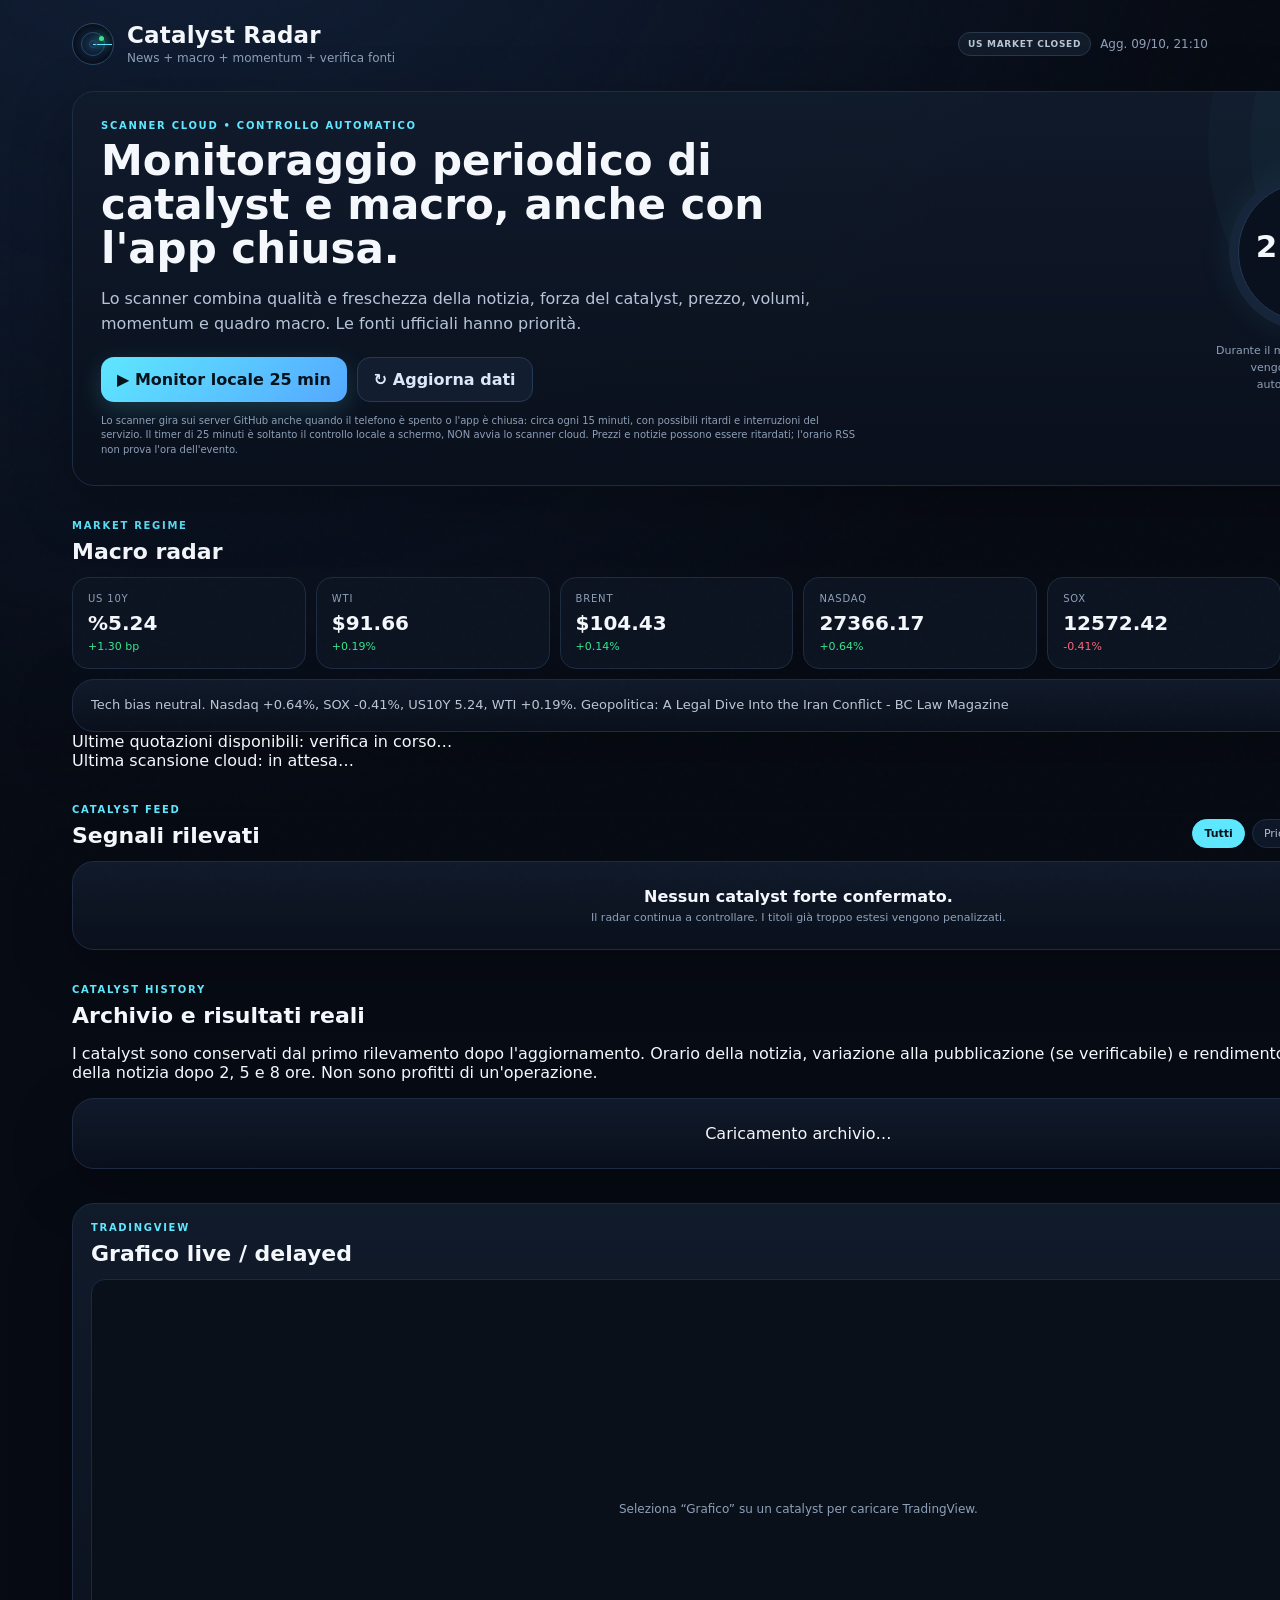
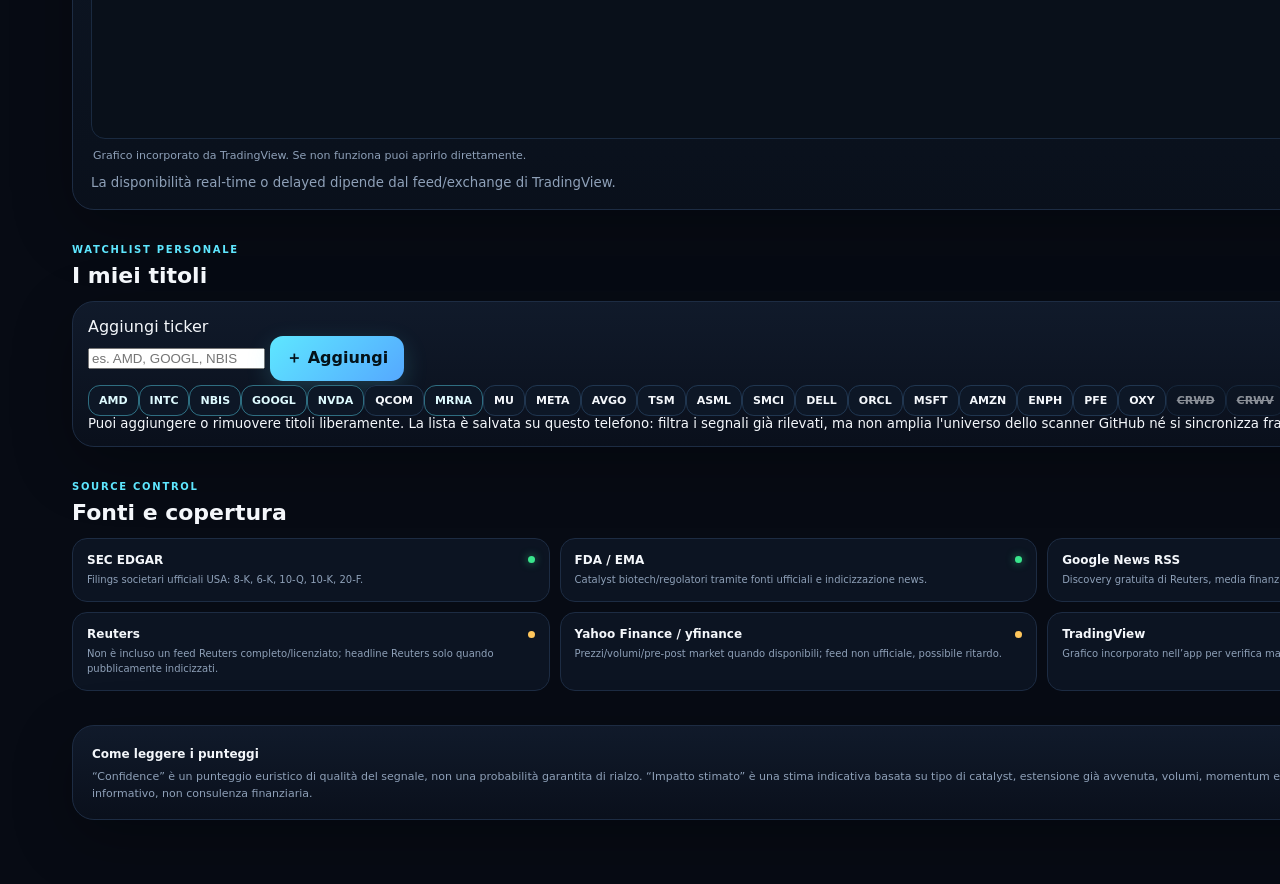
==== index.html @ d31e15a2 "Add persistent catalyst history, hourly outcomes and editable mobile watchlist interface" ====
<!doctype html>
<html lang="it">
<head>
  <meta charset="utf-8" />
  <meta name="viewport" content="width=device-width,initial-scale=1,viewport-fit=cover" />
  <meta name="theme-color" content="#070b14" />
  <meta name="description" content="Catalyst Radar: scanner gratuito di catalyst azionari, macro, momentum e fonti." />
  <title>Catalyst Radar</title>
  <link rel="manifest" href="./manifest.webmanifest" />
  <link rel="icon" href="./assets/icon.svg" type="image/svg+xml" />
  <link rel="apple-touch-icon" href="./assets/icon-192.png" />
  <link rel="stylesheet" href="./styles.css" />
</head>
<body>
  <div class="noise"></div>
  <header class="topbar">
    <div class="brand">
      <div class="radar-logo"><span></span><i></i></div>
      <div>
        <h1>Catalyst Radar</h1>
        <p>News + macro + momentum + verifica fonti</p>
      </div>
    </div>
    <div class="status-row">
      <span id="marketBadge" class="badge neutral">Market</span>
      <span id="lastUpdate" class="muted">Aggiornamento…</span>
    </div>
  </header>

  <main>
    <section class="hero panel">
      <div class="hero-copy">
        <div class="eyebrow">SCANNER CLOUD • CONTROLLO AUTOMATICO</div>
        <h2>Monitoraggio periodico di catalyst e macro, anche con l'app chiusa.</h2>
        <p>Lo scanner combina qualità e freschezza della notizia, forza del catalyst, prezzo, volumi, momentum e quadro macro. Le fonti ufficiali hanno priorità.</p>
        <div class="actions">
          <button id="scanBtn" class="primary">▶ Monitor locale 25 min</button>
          <button id="refreshBtn" class="secondary">↻ Aggiorna dati</button>
          <button id="installBtn" class="secondary hidden">＋ Installa app</button>
        </div>
        <small class="hero-note">Lo scanner gira sui server GitHub anche quando il telefono è spento o l'app è chiusa: circa ogni 15 minuti, con possibili ritardi e interruzioni del servizio. Il timer di 25 minuti è soltanto il controllo locale a schermo, NON avvia lo scanner cloud. Prezzi e notizie possono essere ritardati; l'orario RSS non prova l'ora dell'evento.</small>
      </div>
      <div class="timer-wrap">
        <div class="timer-ring" id="timerRing">
          <div>
            <strong id="timer">25:00</strong>
            <span id="timerState">PRONTO</span>
          </div>
        </div>
        <p id="scanHint">Durante il monitoraggio i risultati vengono ricontrollati automaticamente.</p>
      </div>
    </section>

    <section>
      <div class="section-head">
        <div><div class="eyebrow">MARKET REGIME</div><h3>Macro radar</h3></div>
        <span id="macroBias" class="badge neutral">NEUTRAL</span>
      </div>
      <div id="macroGrid" class="macro-grid"></div>
      <div id="macroSummary" class="macro-summary panel">Caricamento quadro macro…</div>
      <div id="macroQuoteTimes" class="data-timestamps">Ultime quotazioni disponibili: verifica in corso…</div>
      <div id="backendStatus" class="data-timestamps">Ultima scansione cloud: in attesa…</div>
    </section>

    <section>
      <div class="section-head">
        <div><div class="eyebrow">CATALYST FEED</div><h3>Segnali rilevati</h3></div>
        <div class="filters" id="filters">
          <button class="filter active" data-filter="all">Tutti</button>
          <button class="filter" data-filter="critical">Priorità</button>
          <button class="filter" data-filter="tech">Tech</button>
          <button class="filter" data-filter="biotech">Biotech</button>
          <button class="filter" data-filter="personal">Miei titoli</button>
        </div>
      </div>
      <div id="emptyState" class="empty panel hidden">
        <strong>Nessun catalyst forte confermato.</strong>
        <span>Il radar continua a controllare. I titoli già troppo estesi vengono penalizzati.</span>
      </div>
      <div id="catalystList" class="catalyst-list"></div>
    </section>

    <section id="archiveSection">
      <div class="section-head">
        <div><div class="eyebrow">CATALYST HISTORY</div><h3>Archivio e risultati reali</h3></div>
        <span id="archiveCount" class="badge neutral">Archivio in caricamento</span>
      </div>
      <p class="section-description">I catalyst sono conservati dal primo rilevamento dopo l'aggiornamento. Orario della notizia, variazione alla pubblicazione (se verificabile) e rendimento osservato rispetto al prezzo della notizia dopo 2, 5 e 8 ore. Non sono profitti di un'operazione.</p>
      <div id="archiveList" class="archive-list"><div class="empty panel">Caricamento archivio…</div></div>
      <button id="archiveMoreBtn" class="secondary hidden" type="button">Mostra altri catalyst</button>
    </section>

    <section class="chart-section panel">
      <div class="section-head compact">
        <div><div class="eyebrow">TRADINGVIEW</div><h3 id="chartTitle">Grafico live / delayed</h3></div>
        <div class="chart-tools">
          <button id="retryChartBtn" class="mini-btn hidden" type="button">↻ Ricarica grafico</button>
          <a id="openTradingView" class="text-link" href="https://www.tradingview.com/" target="_blank" rel="noopener noreferrer">Apri TradingView ↗</a>
        </div>
      </div>
      <div id="tvChart" class="tv-chart"><div class="chart-placeholder">Seleziona “Grafico” su un catalyst per caricare TradingView.</div></div>
      <div id="chartStatus" class="chart-status" role="status" aria-live="polite">Grafico incorporato da TradingView. Se non funziona puoi aprirlo direttamente.</div>
      <small class="muted">La disponibilità real-time o delayed dipende dal feed/exchange di TradingView.</small>
    </section>

    <section id="personalSection">
      <div class="section-head"><div><div class="eyebrow">WATCHLIST PERSONALE</div><h3>I miei titoli</h3></div></div>
      <div class="watchlist panel">
        <form id="personalForm" class="personal-form" autocomplete="off">
          <label for="personalTicker">Aggiungi ticker</label>
          <div class="personal-controls">
            <input id="personalTicker" name="ticker" placeholder="es. AMD, GOOGL, NBIS" maxlength="12" autocapitalize="characters" spellcheck="false" required>
            <button class="primary" type="submit">＋ Aggiungi</button>
          </div>
        </form>
        <div id="watchlist" class="personal-items"></div>
        <small class="section-description">Puoi aggiungere o rimuovere titoli liberamente. La lista è salvata su questo telefono: filtra i segnali già rilevati, ma non amplia l'universo dello scanner GitHub né si sincronizza fra dispositivi.</small>
      </div>
    </section>

    <section>
      <div class="section-head"><div><div class="eyebrow">SOURCE CONTROL</div><h3>Fonti e copertura</h3></div></div>
      <div id="sources" class="sources-grid"></div>
    </section>

    <section class="disclaimer panel">
      <strong>Come leggere i punteggi</strong>
      <p>“Confidence” è un punteggio euristico di qualità del segnale, non una probabilità garantita di rialzo. “Impatto stimato” è una stima indicativa basata su tipo di catalyst, estensione già avvenuta, volumi, momentum e macro. Catalyst Radar è uno strumento informativo, non consulenza finanziaria.</p>
    </section>
  </main>

  <div id="toast" class="toast"></div>
  <script src="./app.js"></script>
</body>
</html>
---- styles.css ----
:root{--bg:#070b14;--panel:#0d1422;--panel2:#111b2c;--line:#1d2c43;--text:#f4f7fb;--muted:#8ea0b8;--cyan:#5ee7ff;--green:#39e58c;--amber:#ffc65c;--red:#ff6577;--blue:#6aa6ff;--shadow:0 18px 60px rgba(0,0,0,.28)}
*{box-sizing:border-box}html{background:var(--bg)}body{margin:0;background:radial-gradient(circle at 15% -10%,#12213a 0,transparent 36%),var(--bg);color:var(--text);font-family:Inter,ui-sans-serif,system-ui,-apple-system,BlinkMacSystemFont,"Segoe UI",sans-serif;min-height:100vh}.noise{position:fixed;inset:0;pointer-events:none;opacity:.05;background-image:url("data:image/svg+xml,%3Csvg viewBox='0 0 180 180' xmlns='http://www.w3.org/2000/svg'%3E%3Cfilter id='n'%3E%3CfeTurbulence type='fractalNoise' baseFrequency='.95' numOctaves='3' stitchTiles='stitch'/%3E%3C/filter%3E%3Crect width='100%25' height='100%25' filter='url(%23n)' opacity='.24'/%3E%3C/svg%3E")}.topbar{max-width:1180px;margin:auto;padding:22px 22px 10px;display:flex;align-items:center;justify-content:space-between;gap:16px}.brand{display:flex;align-items:center;gap:13px}.brand h1{font-size:23px;margin:0;letter-spacing:.2px}.brand p{margin:3px 0 0;color:var(--muted);font-size:12px}.radar-logo{width:42px;height:42px;border:1px solid #2b4866;border-radius:50%;position:relative;background:radial-gradient(circle,#16304e 0,#09111f 66%);overflow:hidden}.radar-logo:before,.radar-logo:after{content:"";position:absolute;border:1px solid #294966;border-radius:50%;inset:8px}.radar-logo:after{inset:16px}.radar-logo span{position:absolute;left:50%;top:50%;width:48%;height:1px;background:var(--cyan);transform-origin:left;animation:sweep 2.6s linear infinite;box-shadow:0 0 9px var(--cyan)}.radar-logo i{position:absolute;width:5px;height:5px;border-radius:50%;background:var(--green);right:9px;top:12px;box-shadow:0 0 10px var(--green)}@keyframes sweep{to{transform:rotate(360deg)}}.status-row{display:flex;align-items:center;gap:9px;font-size:12px}main{max-width:1180px;margin:auto;padding:16px 22px 64px;display:grid;gap:34px}.panel{background:linear-gradient(180deg,rgba(17,27,44,.94),rgba(10,16,28,.94));border:1px solid var(--line);border-radius:22px;box-shadow:var(--shadow)}.hero{padding:28px;display:grid;grid-template-columns:1.45fr .55fr;gap:26px;align-items:center;overflow:hidden;position:relative}.hero:after{content:"";position:absolute;width:360px;height:360px;border-radius:50%;border:1px solid rgba(94,231,255,.08);right:-130px;top:-130px;box-shadow:0 0 0 42px rgba(94,231,255,.025),0 0 0 84px rgba(94,231,255,.018)}.hero-copy{position:relative;z-index:1}.eyebrow{font-size:10px;font-weight:800;letter-spacing:1.7px;color:var(--cyan);margin-bottom:8px}.hero h2{font-size:clamp(25px,4vw,42px);line-height:1.05;margin:0 0 14px;max-width:760px}.hero p{color:#b6c4d7;line-height:1.55;max-width:780px}.hero-note{display:block;color:var(--muted);font-size:10px;line-height:1.45;margin-top:12px;max-width:760px}.actions{display:flex;gap:10px;flex-wrap:wrap;margin-top:20px}button,.text-link{font:inherit}button{border:0;cursor:pointer}.primary,.secondary{padding:12px 16px;border-radius:13px;font-weight:800}.primary{background:linear-gradient(135deg,var(--cyan),#55a8ff);color:#04121a;box-shadow:0 8px 24px rgba(94,231,255,.18)}.secondary{background:#121e30;border:1px solid #243b58;color:#dbe8f8}.secondary:hover,.filter:hover{border-color:#3c5c7d}.timer-wrap{display:flex;align-items:center;justify-content:center;flex-direction:column;position:relative;z-index:1}.timer-ring{width:158px;height:158px;border-radius:50%;display:grid;place-items:center;background:conic-gradient(var(--cyan) var(--progress,0%),#16253a 0);position:relative;box-shadow:0 0 35px rgba(94,231,255,.08)}.timer-ring:before{content:"";position:absolute;inset:9px;border-radius:50%;background:#0a111e;border:1px solid #223750}.timer-ring>div{z-index:1;text-align:center}.timer-ring strong{display:block;font-size:31px;letter-spacing:1px}.timer-ring span{display:block;font-size:9px;letter-spacing:1.8px;color:var(--muted);margin-top:3px}.timer-wrap p{text-align:center;color:var(--muted);font-size:11px;max-width:190px}.section-head{display:flex;align-items:flex-end;justify-content:space-between;gap:16px;margin-bottom:13px}.section-head.compact{align-items:center}.section-head h3{margin:0;font-size:22px}.macro-grid{display:grid;grid-template-columns:repeat(6,1fr);gap:10px}.macro-card{padding:15px;border:1px solid var(--line);border-radius:16px;background:#0c1422}.macro-card small{display:block;color:var(--muted);font-size:10px;text-transform:uppercase;letter-spacing:.8px}.macro-card strong{display:block;font-size:20px;margin-top:7px}.macro-card span{font-size:11px;margin-top:5px;display:block}.pos{color:var(--green)}.neg{color:var(--red)}.flat{color:var(--muted)}.macro-summary{padding:15px 18px;margin-top:10px;color:#b9c7d8;font-size:13px;line-height:1.55}.filters{display:flex;gap:7px;overflow:auto}.filter{background:#0e1727;color:#aebed0;border:1px solid #1d3047;border-radius:99px;padding:7px 11px;font-size:11px;white-space:nowrap}.filter.active{color:#04121a;background:var(--cyan);border-color:var(--cyan);font-weight:800}.catalyst-list{display:grid;gap:11px}.catalyst{padding:18px;border:1px solid var(--line);border-radius:19px;background:linear-gradient(180deg,#101a2a,#0a111e);display:grid;grid-template-columns:150px 1fr 188px;gap:18px;align-items:center}.ticker{display:flex;align-items:center;gap:10px}.ticker-bubble{width:47px;height:47px;border-radius:14px;display:grid;place-items:center;background:#142338;border:1px solid #25405f;font-size:12px;font-weight:900;color:var(--cyan)}.ticker h4{margin:0;font-size:18px}.ticker small{color:var(--muted);font-size:10px}.headline{font-size:14px;font-weight:800;line-height:1.35;margin-bottom:7px}.reason{color:#9eb0c6;font-size:12px;line-height:1.45}.meta{display:flex;gap:8px;flex-wrap:wrap;margin-top:10px}.chip{font-size:9px;padding:5px 8px;border-radius:99px;background:#121e30;border:1px solid #213753;color:#aebfd2}.scores{display:grid;grid-template-columns:1fr 1fr;gap:8px}.score{padding:10px;border-radius:13px;background:#0b1524;border:1px solid #1f334d}.score span{font-size:9px;color:var(--muted);display:block}.score strong{font-size:19px;display:block;margin-top:2px}.score.full{grid-column:1/-1}.bar{height:5px;border-radius:99px;background:#1a2940;margin-top:7px;overflow:hidden}.bar i{display:block;height:100%;background:linear-gradient(90deg,var(--blue),var(--cyan));width:var(--w,0%);border-radius:inherit}.catalyst-actions{grid-column:1/-1;display:flex;gap:8px;padding-top:2px;flex-wrap:wrap}.mini-btn{padding:8px 11px;border-radius:10px;background:#142239;border:1px solid #274362;color:#d9e7f5;font-size:11px}.mini-btn:hover{border-color:var(--cyan)}.badge{display:inline-flex;align-items:center;padding:6px 9px;border-radius:99px;font-size:9px;font-weight:900;letter-spacing:.7px;border:1px solid}.badge.positive{color:#77f2ad;background:rgba(57,229,140,.08);border-color:rgba(57,229,140,.25)}.badge.negative{color:#ff8693;background:rgba(255,101,119,.08);border-color:rgba(255,101,119,.25)}.badge.neutral{color:#b8c6d6;background:#111b29;border-color:#27384d}.badge.warning{color:#ffd680;background:rgba(255,198,92,.08);border-color:rgba(255,198,92,.25)}.chart-section{padding:18px}.tv-chart{height:460px;border-radius:14px;overflow:hidden;background:#09101a;border:1px solid #1a2a40}.chart-placeholder{height:100%;display:grid;place-items:center;color:var(--muted);font-size:12px;text-align:center;padding:20px}.text-link{color:var(--cyan);text-decoration:none;font-size:11px}.watchlist{padding:15px;display:flex;gap:8px;flex-wrap:wrap}.watch-chip{padding:8px 10px;border-radius:12px;background:#0d1726;border:1px solid #203650;font-size:11px;font-weight:800}.watch-chip.critical{border-color:rgba(94,231,255,.42);color:#dffbff}.watch-chip.unavailable{opacity:.55;text-decoration:line-through}.sources-grid{display:grid;grid-template-columns:repeat(3,1fr);gap:10px}.source{padding:14px;border:1px solid var(--line);border-radius:15px;background:#0c1422}.source strong{font-size:12px}.source p{font-size:10px;line-height:1.45;color:var(--muted);margin:6px 0 0}.source .source-state{display:flex;align-items:center;justify-content:space-between;gap:8px;margin-bottom:6px}.dot{width:7px;height:7px;border-radius:50%;background:var(--green);box-shadow:0 0 8px rgba(57,229,140,.6)}.dot.limited{background:var(--amber);box-shadow:none}.disclaimer{padding:17px 19px}.disclaimer strong{font-size:12px}.disclaimer p{margin:7px 0 0;color:var(--muted);font-size:11px;line-height:1.5}.empty{padding:25px;text-align:center}.empty strong,.empty span{display:block}.empty span{color:var(--muted);font-size:11px;margin-top:5px}.toast{position:fixed;left:50%;bottom:24px;transform:translate(-50%,20px);background:#16253a;color:#ecf7ff;border:1px solid #2a4564;padding:10px 14px;border-radius:12px;font-size:11px;opacity:0;pointer-events:none;transition:.25s;z-index:99;box-shadow:var(--shadow)}.toast.show{opacity:1;transform:translate(-50%,0)}.muted{color:var(--muted)}.hidden{display:none!important}
@media(max-width:900px){.macro-grid{grid-template-columns:repeat(3,1fr)}.sources-grid{grid-template-columns:1fr 1fr}.catalyst{grid-template-columns:130px 1fr}.scores{grid-column:1/-1;grid-template-columns:repeat(3,1fr)}}
@media(max-width:650px){.topbar{padding:16px 14px 6px;align-items:flex-start}.brand p{display:none}.status-row{flex-direction:column;align-items:flex-end}.topbar .muted{font-size:9px}main{padding:10px 13px 52px;gap:28px}.hero{grid-template-columns:1fr;padding:19px}.hero h2{font-size:29px}.timer-ring{width:140px;height:140px}.macro-grid{grid-template-columns:repeat(2,1fr)}.section-head{align-items:flex-start;flex-direction:column}.filters{width:100%}.catalyst{grid-template-columns:1fr;padding:14px}.scores{grid-column:auto;grid-template-columns:repeat(2,1fr)}.sources-grid{grid-template-columns:1fr}.tv-chart{height:360px}.chart-section{padding:13px}.catalyst-actions{grid-column:auto}.hero-copy p{font-size:13px}}

.chart-tools{display:flex;align-items:center;gap:12px;flex-wrap:wrap}.chart-status{font-size:11px;color:var(--muted);padding:9px 2px;min-height:25px;line-height:1.4}
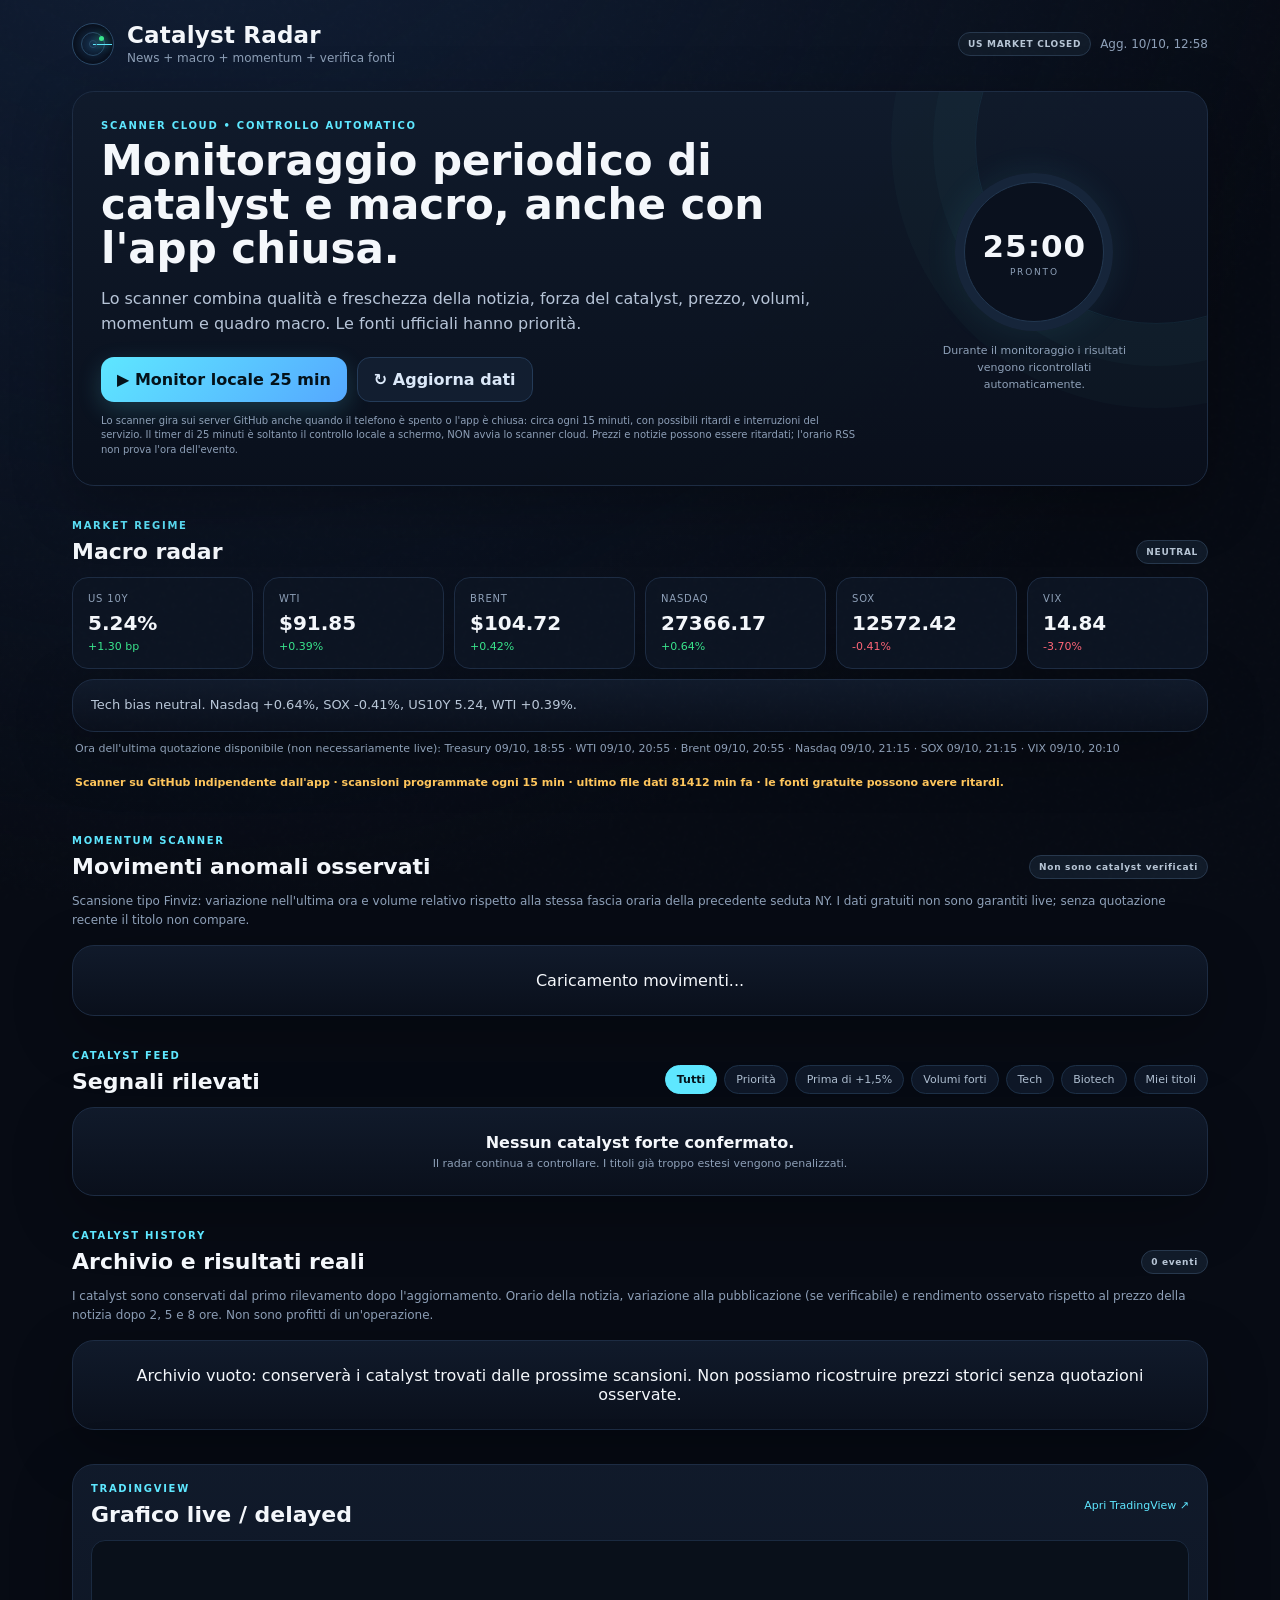
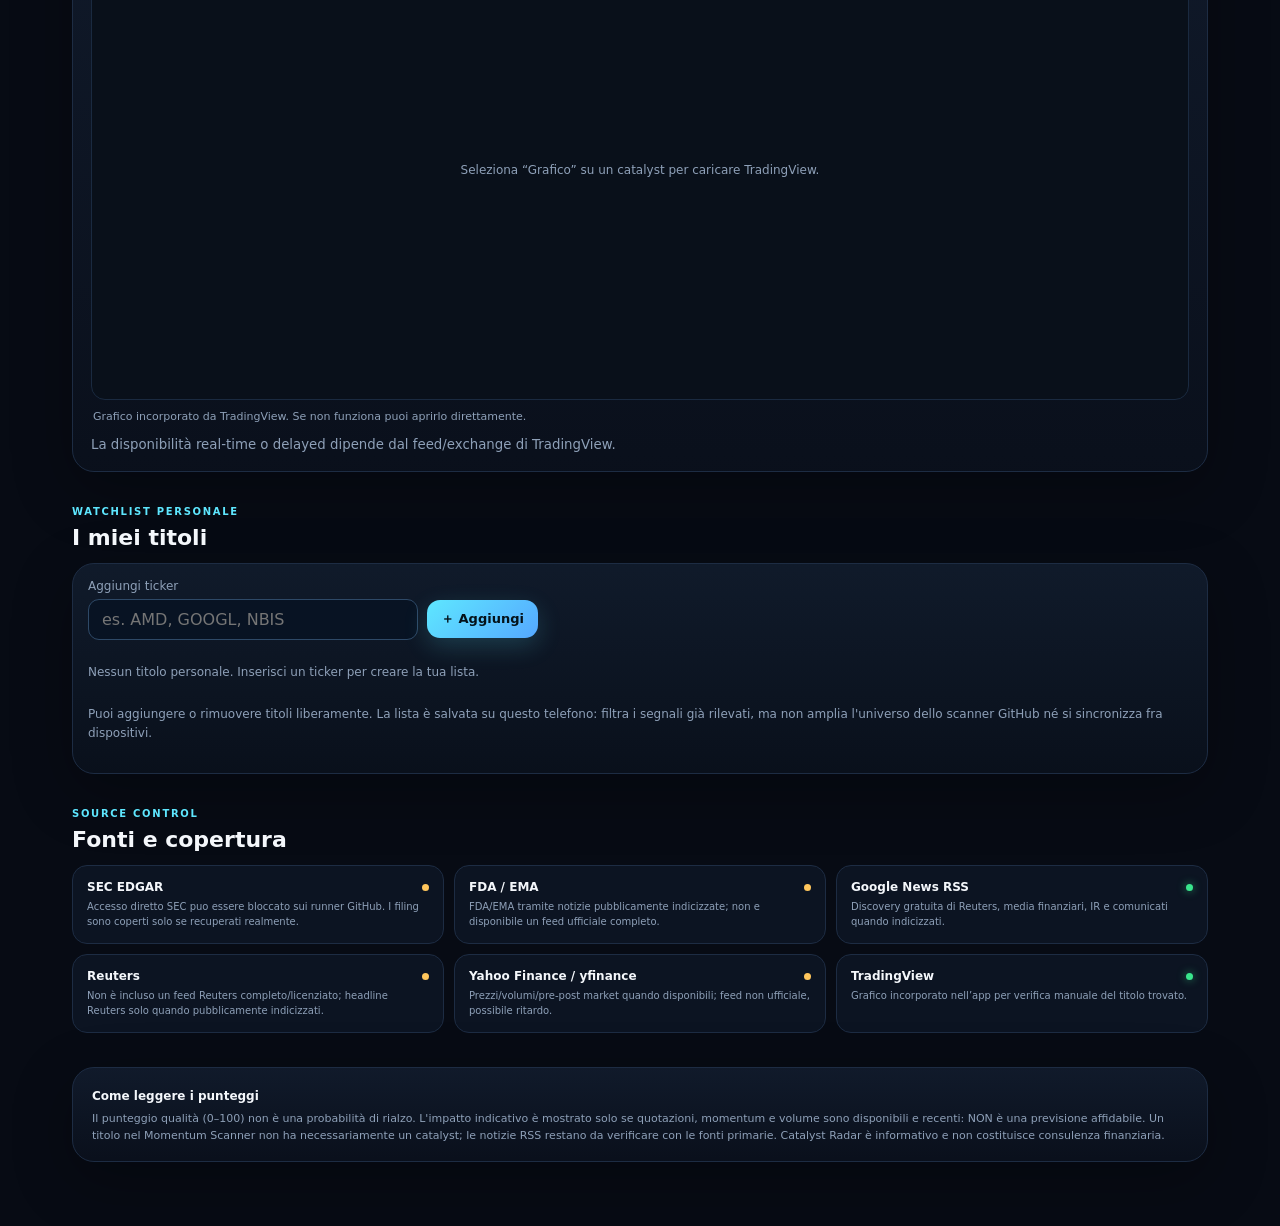
==== commit 89e2d63b: "Add mover dashboard, early/volume filters and explicit data confidence labels" ====
--- a/index.html
+++ b/index.html
@@ -62,12 +62,23 @@
       <div id="backendStatus" class="data-timestamps">Ultima scansione cloud: in attesa…</div>
     </section>
 
+    <section id="moversSection">
+      <div class="section-head">
+        <div><div class="eyebrow">MOMENTUM SCANNER</div><h3>Movimenti anomali osservati</h3></div>
+        <span class="badge neutral">Non sono catalyst verificati</span>
+      </div>
+      <p class="section-description">Scansione tipo Finviz: variazione nell'ultima ora e volume relativo rispetto alla stessa fascia oraria della precedente seduta NY. I dati gratuiti non sono garantiti live; senza quotazione recente il titolo non compare.</p>
+      <div id="moversList" class="mover-list"><div class="empty panel">Caricamento movimenti...</div></div>
+    </section>
+
     <section>
       <div class="section-head">
         <div><div class="eyebrow">CATALYST FEED</div><h3>Segnali rilevati</h3></div>
         <div class="filters" id="filters">
           <button class="filter active" data-filter="all">Tutti</button>
           <button class="filter" data-filter="critical">Priorità</button>
+          <button class="filter" data-filter="early">Prima di +1,5%</button>
+          <button class="filter" data-filter="volume">Volumi forti</button>
           <button class="filter" data-filter="tech">Tech</button>
           <button class="filter" data-filter="biotech">Biotech</button>
           <button class="filter" data-filter="personal">Miei titoli</button>
@@ -125,7 +136,7 @@
 
     <section class="disclaimer panel">
       <strong>Come leggere i punteggi</strong>
-      <p>“Confidence” è un punteggio euristico di qualità del segnale, non una probabilità garantita di rialzo. “Impatto stimato” è una stima indicativa basata su tipo di catalyst, estensione già avvenuta, volumi, momentum e macro. Catalyst Radar è uno strumento informativo, non consulenza finanziaria.</p>
+      <p>Il punteggio qualità (0–100) non è una probabilità di rialzo. L'impatto indicativo è mostrato solo se quotazioni, momentum e volume sono disponibili e recenti: NON è una previsione affidabile. Un titolo nel Momentum Scanner non ha necessariamente un catalyst; le notizie RSS restano da verificare con le fonti primarie. Catalyst Radar è informativo e non costituisce consulenza finanziaria.</p>
     </section>
   </main>
 
--- a/styles.css
+++ b/styles.css
@@ -4,3 +4,34 @@
 @media(max-width:650px){.topbar{padding:16px 14px 6px;align-items:flex-start}.brand p{display:none}.status-row{flex-direction:column;align-items:flex-end}.topbar .muted{font-size:9px}main{padding:10px 13px 52px;gap:28px}.hero{grid-template-columns:1fr;padding:19px}.hero h2{font-size:29px}.timer-ring{width:140px;height:140px}.macro-grid{grid-template-columns:repeat(2,1fr)}.section-head{align-items:flex-start;flex-direction:column}.filters{width:100%}.catalyst{grid-template-columns:1fr;padding:14px}.scores{grid-column:auto;grid-template-columns:repeat(2,1fr)}.sources-grid{grid-template-columns:1fr}.tv-chart{height:360px}.chart-section{padding:13px}.catalyst-actions{grid-column:auto}.hero-copy p{font-size:13px}}
 
 .chart-tools{display:flex;align-items:center;gap:12px;flex-wrap:wrap}.chart-status{font-size:11px;color:var(--muted);padding:9px 2px;min-height:25px;line-height:1.4}
+
+/* editable watchlist + history */
+.section-description{display:block;color:var(--muted);font-size:12px;line-height:1.6;margin:8px 0 15px}
+.data-timestamps{color:var(--muted);font-size:11px;line-height:1.5;padding:9px 3px}
+.data-stale{color:var(--amber);font-weight:700}
+.archive-list{display:grid;gap:14px}
+.archive-item{padding:18px 20px}
+.archive-head{display:flex;align-items:center;justify-content:space-between;gap:14px;flex-wrap:wrap}
+.archive-head>strong{font-size:18px;color:var(--cyan)}
+.archive-title{font-size:14px;font-weight:750;line-height:1.4;margin:8px 0 5px}
+.archive-sub{font-size:11px;color:var(--muted);margin-bottom:12px;line-height:1.4}
+.archive-stats{display:grid;grid-template-columns:repeat(5,minmax(0,1fr));gap:8px}
+.archive-stat{min-width:0;background:#0b1524;border:1px solid #20334e;border-radius:12px;padding:10px;display:flex;flex-direction:column;gap:5px}
+.archive-stat strong{font-size:17px}
+.archive-stat small{font-size:10px;line-height:1.4;color:var(--muted);overflow-wrap:anywhere}
+.archive-actions{display:flex;align-items:center;gap:10px;flex-wrap:wrap;margin-top:12px}
+#archiveMoreBtn{margin-top:15px}
+#personalSection .watchlist{display:block}
+.personal-form{margin:0 0 15px}.personal-form label{font-size:12px;color:var(--muted);display:block;margin-bottom:6px}
+.personal-controls{display:flex;gap:9px;align-items:center;flex-wrap:wrap}
+.personal-controls input{flex:1;min-width:145px;max-width:330px;min-height:41px;background:#081323;border:1px solid #2e4967;border-radius:11px;padding:10px 13px;color:var(--text);font:inherit}
+.personal-controls button{white-space:nowrap;font-size:13px;padding:10px 14px}
+.personal-items{display:flex;flex-wrap:wrap;gap:9px}
+.personal-chip{display:inline-flex;align-items:center;gap:6px}
+.personal-remove{border:0;color:#ff9da7;background:transparent;font-size:21px;cursor:pointer;line-height:1;padding:0 2px}
+.personal-remove:hover{color:#fff}
+@media(max-width:900px){.archive-stats{grid-template-columns:repeat(3,minmax(0,1fr))}}
+@media(max-width:650px){.archive-item{padding:14px}.archive-stats{grid-template-columns:repeat(2,minmax(0,1fr))}.archive-head>strong{font-size:16px}.archive-stat strong{font-size:15px}.archive-stat small{font-size:10px}.data-timestamps{font-size:10px}}
+
+.personal-graph{border:0;background:#132a41;color:var(--cyan);border-radius:8px;padding:5px 7px;cursor:pointer;font-size:10px;font-weight:700}
+.personal-graph:hover{background:#25435f}
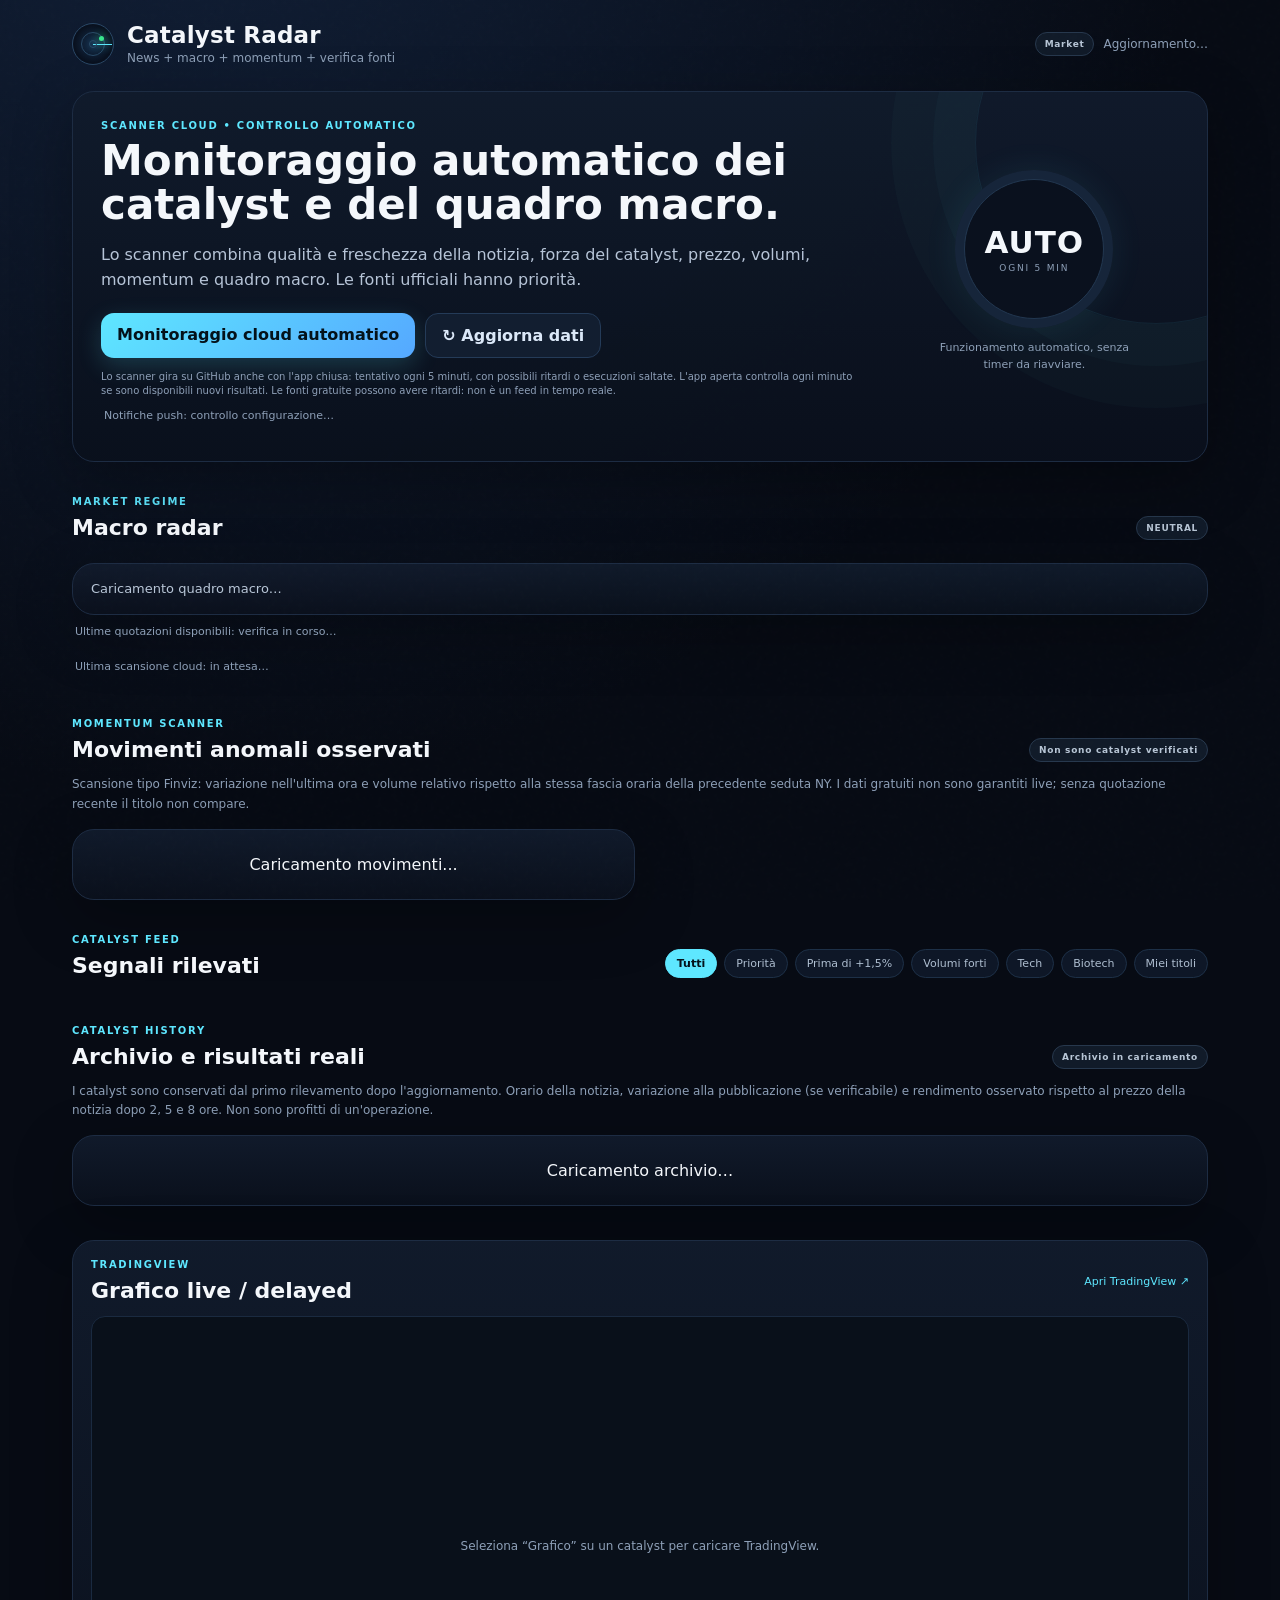
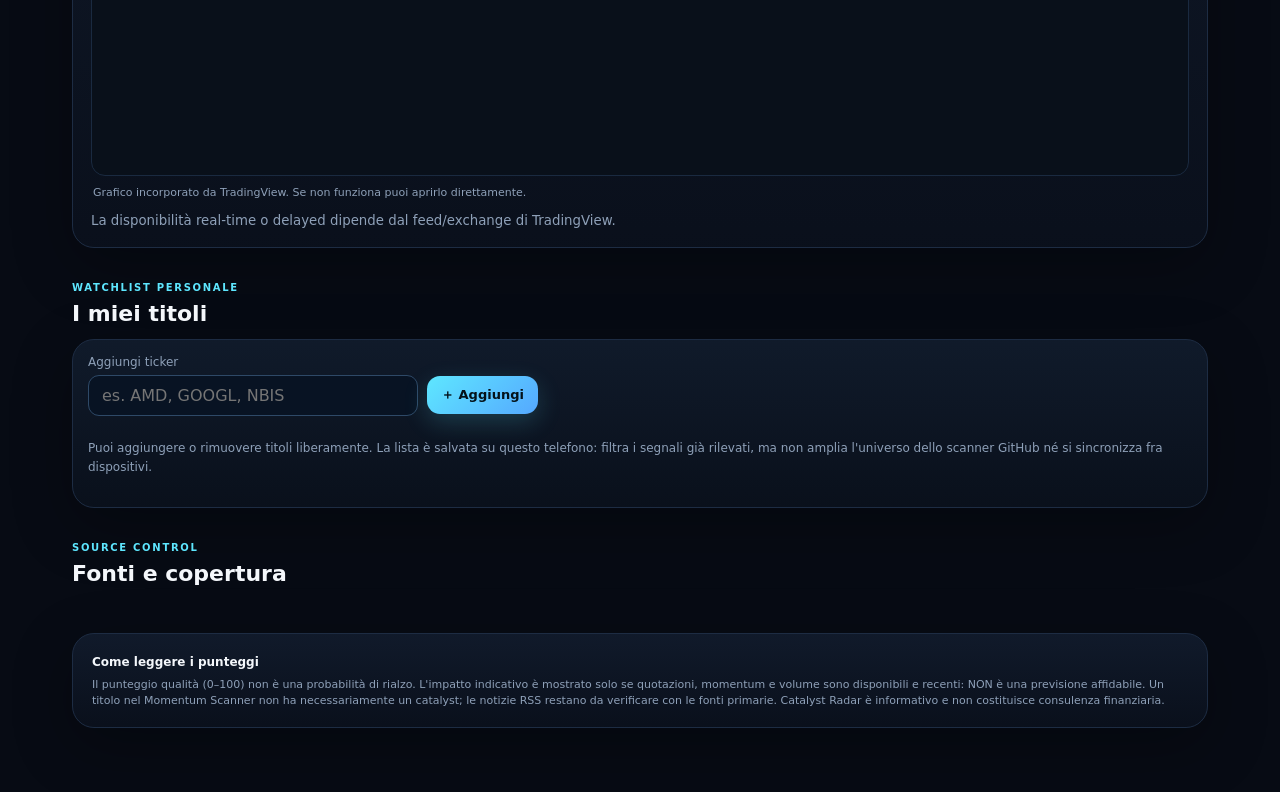
==== commit d8002edd: "Remove local 25-minute timer; show permanent five-minute cloud schedule and mobile push status" ====
--- a/index.html
+++ b/index.html
@@ -31,23 +31,24 @@
     <section class="hero panel">
       <div class="hero-copy">
         <div class="eyebrow">SCANNER CLOUD • CONTROLLO AUTOMATICO</div>
-        <h2>Monitoraggio periodico di catalyst e macro, anche con l'app chiusa.</h2>
+        <h2>Monitoraggio automatico dei catalyst e del quadro macro.</h2>
         <p>Lo scanner combina qualità e freschezza della notizia, forza del catalyst, prezzo, volumi, momentum e quadro macro. Le fonti ufficiali hanno priorità.</p>
         <div class="actions">
-          <button id="scanBtn" class="primary">▶ Monitor locale 25 min</button>
+          <span class="primary status-static"><span class="live-dot"></span> Monitoraggio cloud automatico</span>
           <button id="refreshBtn" class="secondary">↻ Aggiorna dati</button>
           <button id="installBtn" class="secondary hidden">＋ Installa app</button>
         </div>
-        <small class="hero-note">Lo scanner gira sui server GitHub anche quando il telefono è spento o l'app è chiusa: circa ogni 15 minuti, con possibili ritardi e interruzioni del servizio. Il timer di 25 minuti è soltanto il controllo locale a schermo, NON avvia lo scanner cloud. Prezzi e notizie possono essere ritardati; l'orario RSS non prova l'ora dell'evento.</small>
+        <small class="hero-note">Lo scanner gira su GitHub anche con l'app chiusa: tentativo ogni 5 minuti, con possibili ritardi o esecuzioni saltate. L'app aperta controlla ogni minuto se sono disponibili nuovi risultati. Le fonti gratuite possono avere ritardi: non è un feed in tempo reale.</small>
+        <div id="pushStatus" class="data-timestamps">Notifiche push: controllo configurazione…</div>
       </div>
       <div class="timer-wrap">
         <div class="timer-ring" id="timerRing">
           <div>
-            <strong id="timer">25:00</strong>
-            <span id="timerState">PRONTO</span>
+            <strong id="scanIndicator">AUTO</strong>
+            <span id="scanMode">OGNI 5 MIN</span>
           </div>
         </div>
-        <p id="scanHint">Durante il monitoraggio i risultati vengono ricontrollati automaticamente.</p>
+        <p id="scanHint">Funzionamento automatico, senza timer da riavviare.</p>
       </div>
     </section>
 
--- a/styles.css
+++ b/styles.css
@@ -35,3 +35,14 @@
 
 .personal-graph{border:0;background:#132a41;color:var(--cyan);border-radius:8px;padding:5px 7px;cursor:pointer;font-size:10px;font-weight:700}
 .personal-graph:hover{background:#25435f}
+
+/* Observed intraday anomaly scanner */
+.mover-list{display:grid;grid-template-columns:repeat(2,minmax(0,1fr));gap:10px}
+.mover{padding:15px;display:flex;align-items:flex-start;flex-direction:column;gap:10px;min-width:0}
+.mover-name{display:flex;gap:9px;align-items:baseline;flex-wrap:wrap}
+.mover-name strong{font-size:18px;color:var(--cyan)}
+.mover-name small{font-size:11px;color:var(--muted)}
+.mover-metrics{display:flex;gap:14px;flex-wrap:wrap;font-size:12px}
+.mover-metrics b{color:var(--text)}
+.early-chip{color:var(--cyan);border-color:rgba(94,231,255,.46)}
+@media(max-width:650px){.mover-list{grid-template-columns:1fr}.mover{padding:13px}}
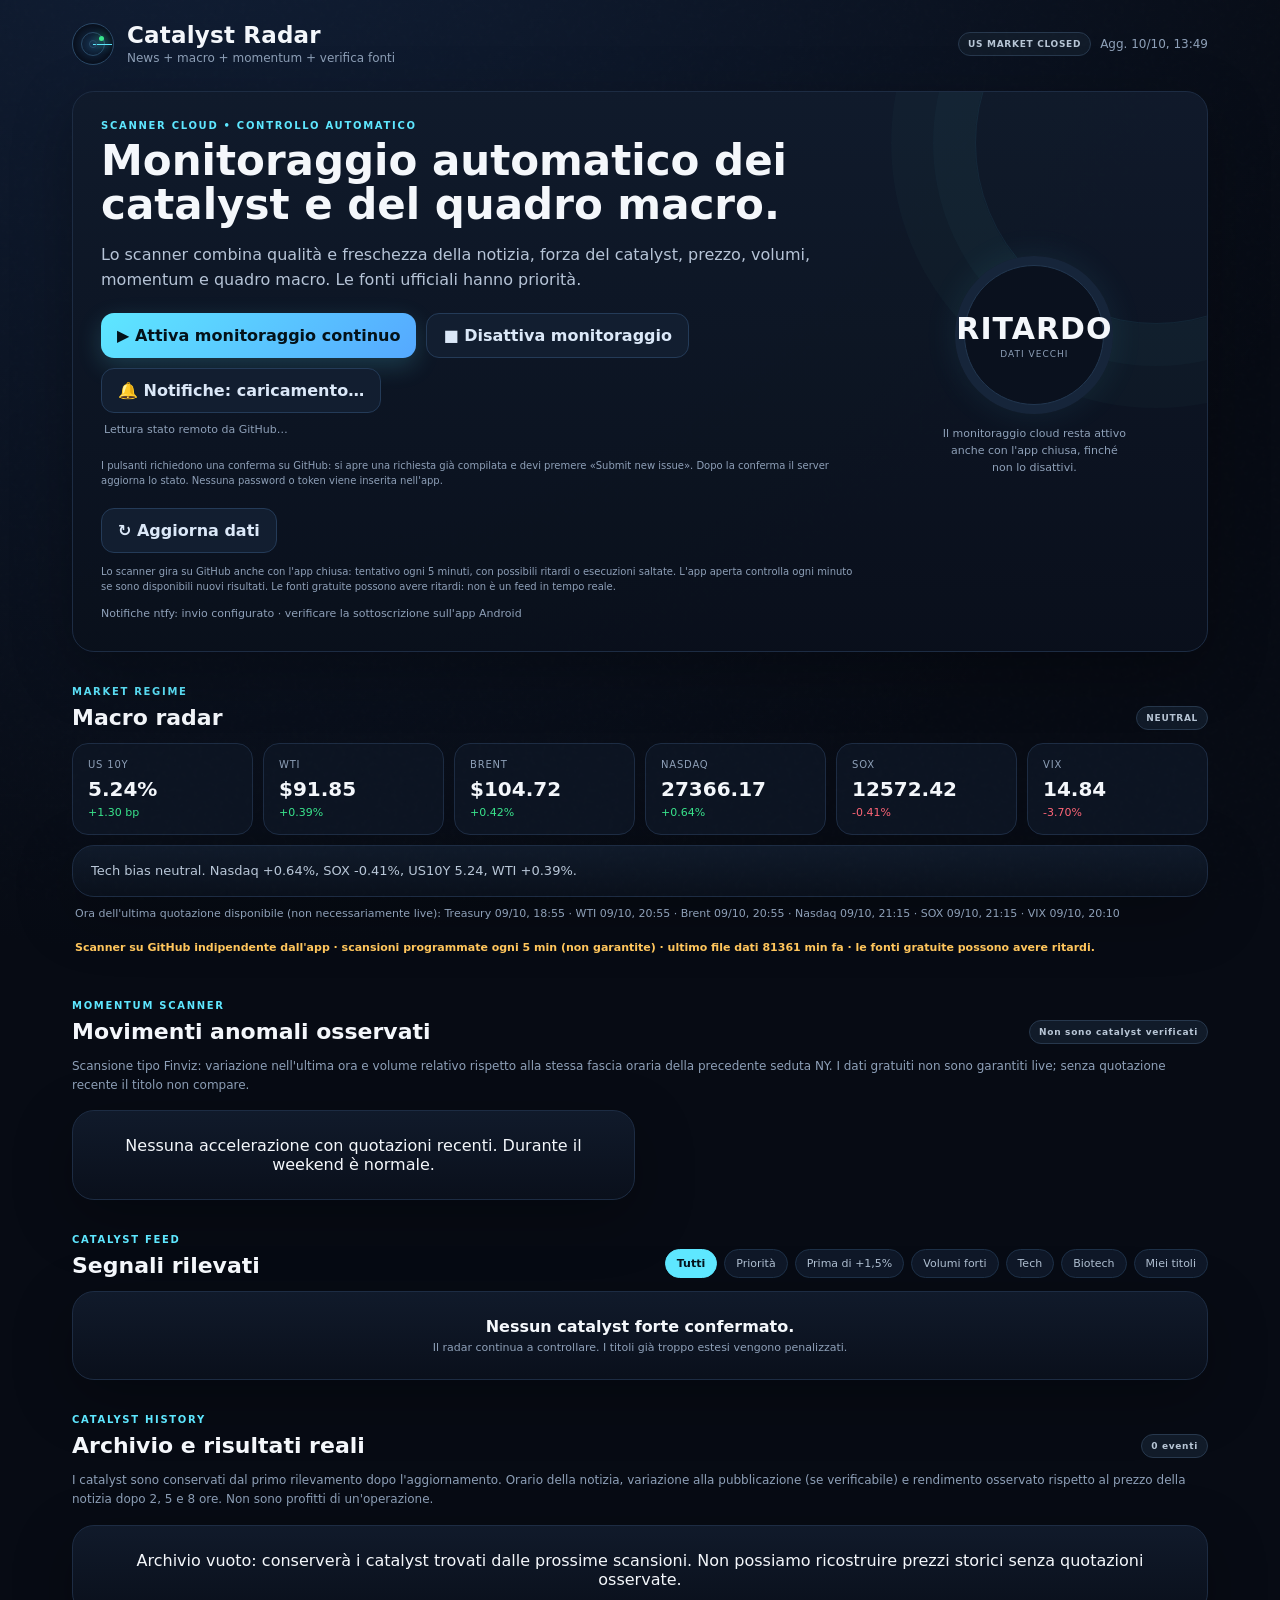
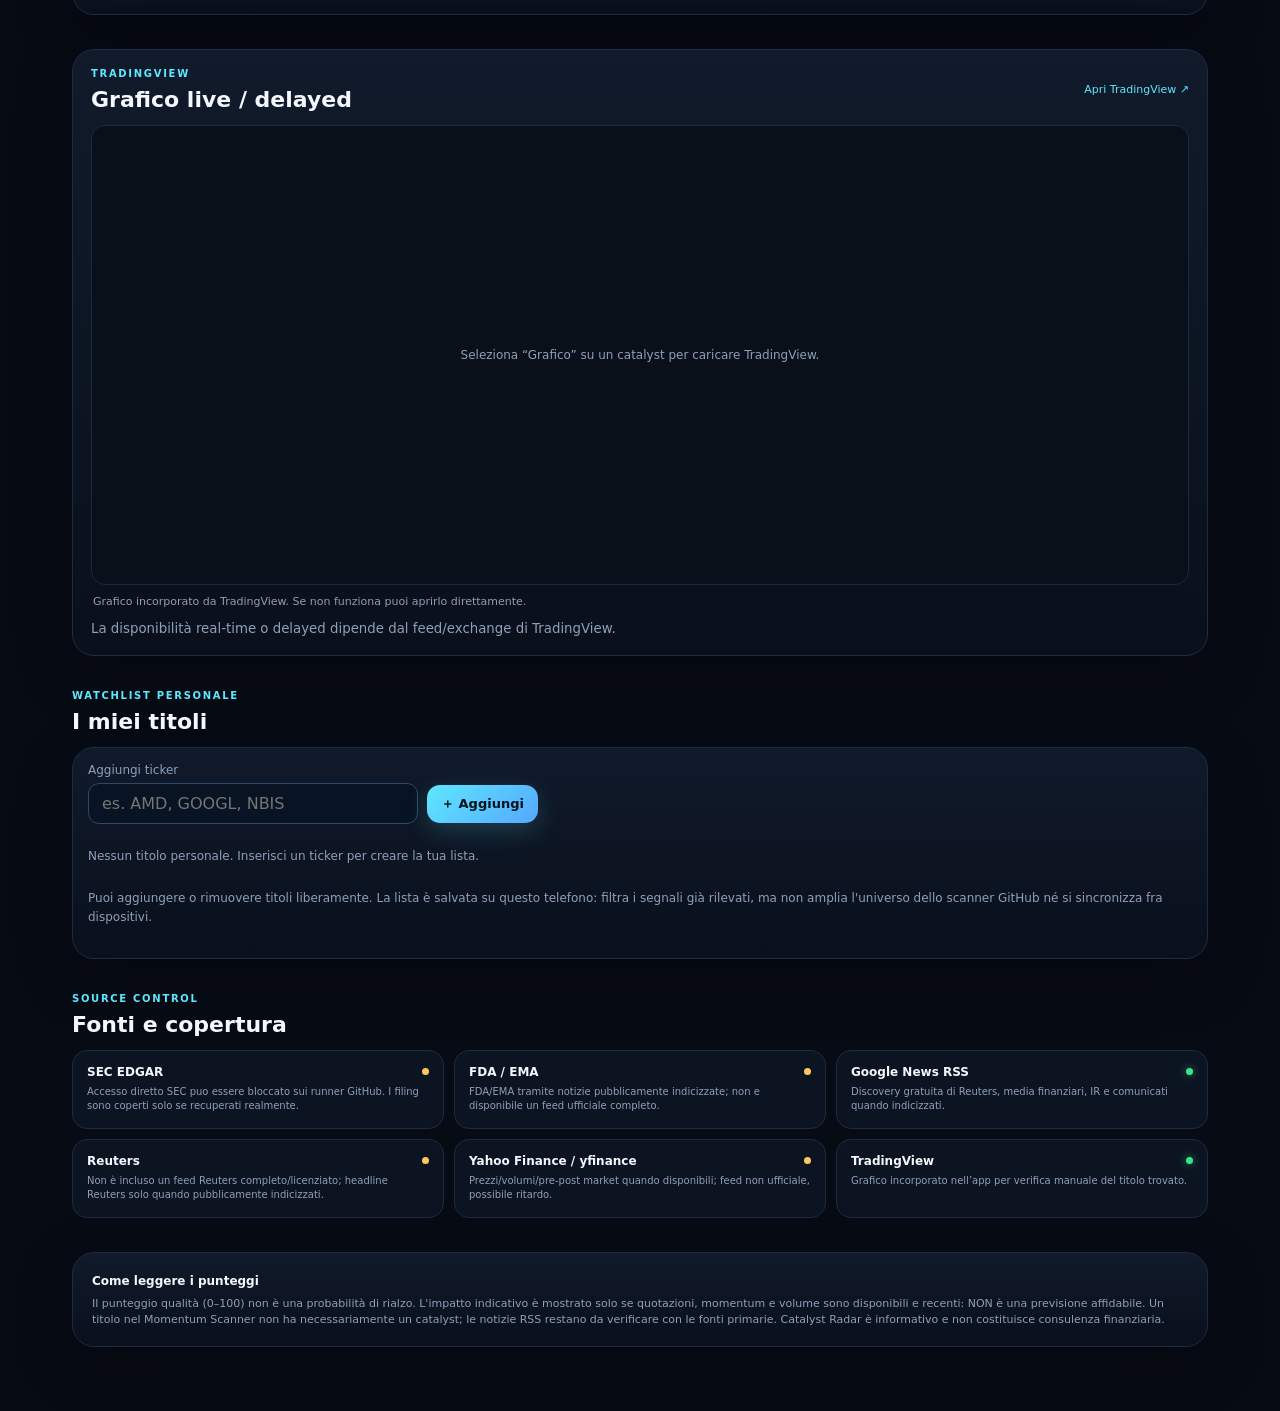
==== commit a8bc4ae3: "Add 3 authenticated remote-control buttons to mobile Catalyst Radar dashboard" ====
--- a/index.html
+++ b/index.html
@@ -33,8 +33,14 @@
         <div class="eyebrow">SCANNER CLOUD • CONTROLLO AUTOMATICO</div>
         <h2>Monitoraggio automatico dei catalyst e del quadro macro.</h2>
         <p>Lo scanner combina qualità e freschezza della notizia, forza del catalyst, prezzo, volumi, momentum e quadro macro. Le fonti ufficiali hanno priorità.</p>
+        <div class="actions control-actions" aria-label="Controlli monitoraggio cloud">
+          <button id="enableMonitorBtn" type="button" class="primary" disabled>▶ Attiva monitoraggio continuo</button>
+          <button id="disableMonitorBtn" type="button" class="secondary" disabled>■ Disattiva monitoraggio</button>
+          <button id="togglePushBtn" type="button" class="secondary" disabled>🔔 Notifiche: caricamento…</button>
+        </div>
+        <div id="remoteControlStatus" class="data-timestamps" role="status" aria-live="polite">Lettura stato remoto da GitHub…</div>
+        <small class="hero-note">I pulsanti richiedono una conferma su GitHub: si apre una richiesta già compilata e devi premere «Submit new issue». Dopo la conferma il server aggiorna lo stato. Nessuna password o token viene inserita nell'app.</small>
         <div class="actions">
-          <span class="primary status-static"><span class="live-dot"></span> Monitoraggio cloud automatico</span>
           <button id="refreshBtn" class="secondary">↻ Aggiorna dati</button>
           <button id="installBtn" class="secondary hidden">＋ Installa app</button>
         </div>
@@ -48,7 +54,7 @@
             <span id="scanMode">OGNI 5 MIN</span>
           </div>
         </div>
-        <p id="scanHint">Funzionamento automatico, senza timer da riavviare.</p>
+        <p id="scanHint">Il monitoraggio cloud resta attivo anche con l'app chiusa, finché non lo disattivi.</p>
       </div>
     </section>
 
--- a/styles.css
+++ b/styles.css
@@ -46,3 +46,10 @@
 .mover-metrics b{color:var(--text)}
 .early-chip{color:var(--cyan);border-color:rgba(94,231,255,.46)}
 @media(max-width:650px){.mover-list{grid-template-columns:1fr}.mover{padding:13px}}
+
+/* Continuous scan: static state indicator rather than a fake countdown */
+.status-static{display:inline-flex;align-items:center;gap:8px;cursor:default}
+.live-dot{height:8px;width:8px;background:#046c37;border-radius:50%;box-shadow:0 0 9px rgba(2,91,41,.28)}
+#scanIndicator{font-size:30px}
+#scanMode{letter-spacing:1px}
+#pushStatus{padding:12px 0 0;line-height:1.5}
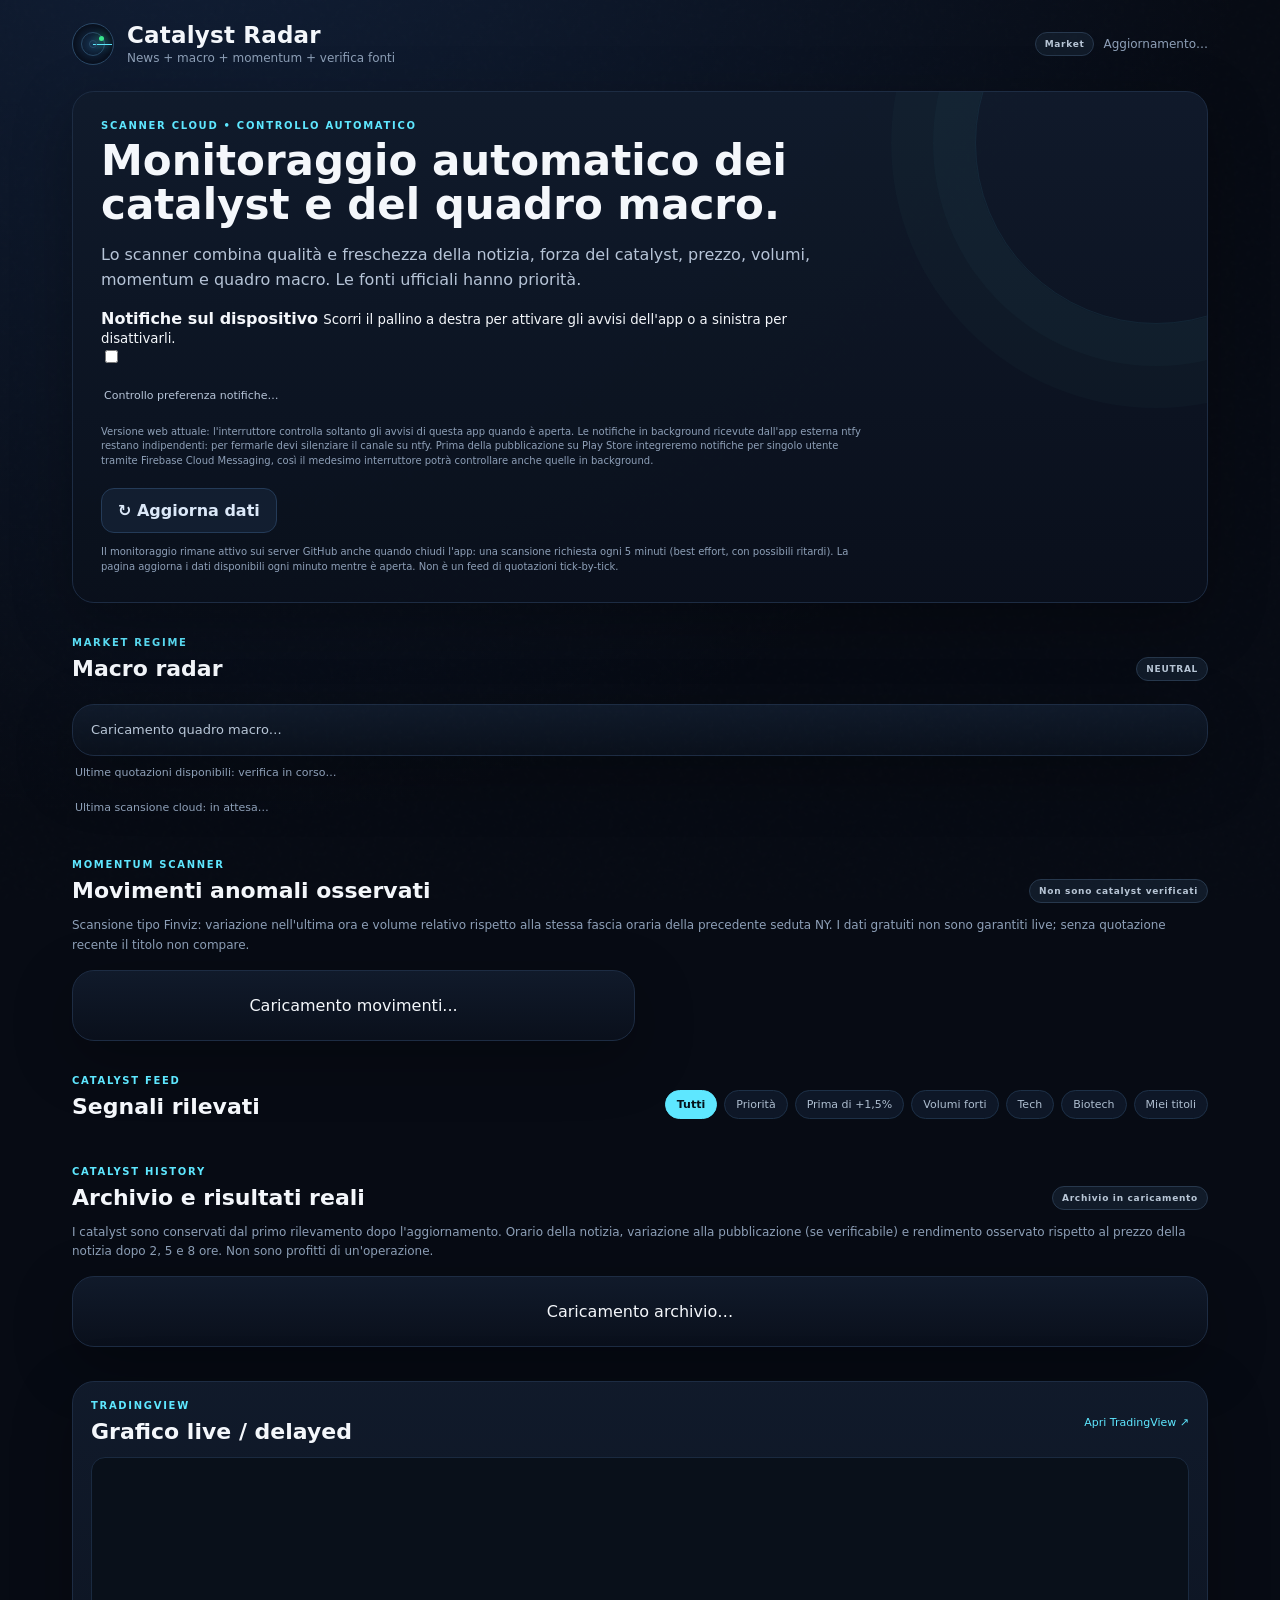
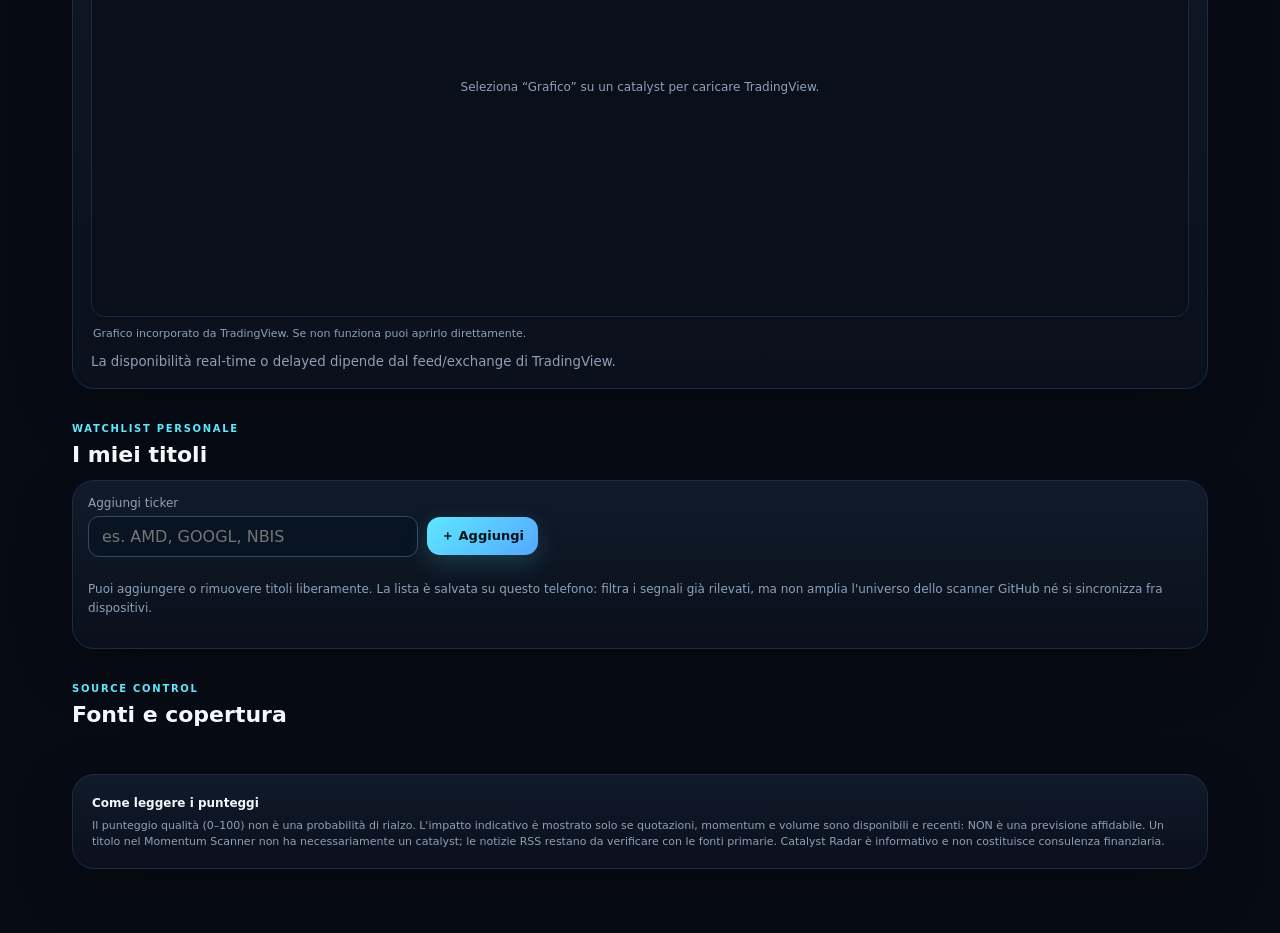
==== commit 56ea5d5a: "Remove monitoring controls and timer circle; add device-local slider with clear ntfy and Play Store " ====
--- a/index.html
+++ b/index.html
@@ -33,28 +33,23 @@
         <div class="eyebrow">SCANNER CLOUD • CONTROLLO AUTOMATICO</div>
         <h2>Monitoraggio automatico dei catalyst e del quadro macro.</h2>
         <p>Lo scanner combina qualità e freschezza della notizia, forza del catalyst, prezzo, volumi, momentum e quadro macro. Le fonti ufficiali hanno priorità.</p>
-        <div class="actions control-actions" aria-label="Controlli monitoraggio cloud">
-          <button id="enableMonitorBtn" type="button" class="primary" disabled>▶ Attiva monitoraggio continuo</button>
-          <button id="disableMonitorBtn" type="button" class="secondary" disabled>■ Disattiva monitoraggio</button>
-          <button id="togglePushBtn" type="button" class="secondary" disabled>🔔 Notifiche: caricamento…</button>
+        <div class="notification-preference">
+          <div class="notification-preference-copy">
+            <strong>Notifiche sul dispositivo</strong>
+            <small>Scorri il pallino a destra per attivare gli avvisi dell'app o a sinistra per disattivarli.</small>
+          </div>
+          <label class="notification-switch">
+            <input id="deviceNotificationToggle" type="checkbox" role="switch" aria-label="Notifiche su questo dispositivo" aria-describedby="deviceNotificationStatus" />
+            <span class="notification-switch-track" aria-hidden="true"><span class="notification-switch-thumb"></span></span>
+          </label>
         </div>
-        <div id="remoteControlStatus" class="data-timestamps" role="status" aria-live="polite">Lettura stato remoto da GitHub…</div>
-        <small class="hero-note">I pulsanti richiedono una conferma su GitHub: si apre una richiesta già compilata e devi premere «Submit new issue». Dopo la conferma il server aggiorna lo stato. Nessuna password o token viene inserita nell'app.</small>
+        <p id="deviceNotificationStatus" class="data-timestamps" aria-live="polite">Controllo preferenza notifiche…</p>
+        <small class="hero-note">Versione web attuale: l'interruttore controlla soltanto gli avvisi di questa app quando è aperta. Le notifiche in background ricevute dall'app esterna ntfy restano indipendenti: per fermarle devi silenziare il canale su ntfy. Prima della pubblicazione su Play Store integreremo notifiche per singolo utente tramite Firebase Cloud Messaging, così il medesimo interruttore potrà controllare anche quelle in background.</small>
         <div class="actions">
           <button id="refreshBtn" class="secondary">↻ Aggiorna dati</button>
           <button id="installBtn" class="secondary hidden">＋ Installa app</button>
         </div>
-        <small class="hero-note">Lo scanner gira su GitHub anche con l'app chiusa: tentativo ogni 5 minuti, con possibili ritardi o esecuzioni saltate. L'app aperta controlla ogni minuto se sono disponibili nuovi risultati. Le fonti gratuite possono avere ritardi: non è un feed in tempo reale.</small>
-        <div id="pushStatus" class="data-timestamps">Notifiche push: controllo configurazione…</div>
-      </div>
-      <div class="timer-wrap">
-        <div class="timer-ring" id="timerRing">
-          <div>
-            <strong id="scanIndicator">AUTO</strong>
-            <span id="scanMode">OGNI 5 MIN</span>
-          </div>
-        </div>
-        <p id="scanHint">Il monitoraggio cloud resta attivo anche con l'app chiusa, finché non lo disattivi.</p>
+        <small class="hero-note">Il monitoraggio rimane attivo sui server GitHub anche quando chiudi l'app: una scansione richiesta ogni 5 minuti (best effort, con possibili ritardi). La pagina aggiorna i dati disponibili ogni minuto mentre è aperta. Non è un feed di quotazioni tick-by-tick.</small>
       </div>
     </section>
 
--- a/styles.css
+++ b/styles.css
@@ -53,3 +53,10 @@
 #scanIndicator{font-size:30px}
 #scanMode{letter-spacing:1px}
 #pushStatus{padding:12px 0 0;line-height:1.5}
+
+/* Mobile-friendly authenticated remote controls */
+.control-actions{align-items:stretch}
+.control-actions button{flex:1 1 205px;min-width:0;min-height:48px;text-align:center}
+.control-actions button:disabled{opacity:.52;cursor:not-allowed;box-shadow:none}
+#remoteControlStatus{margin-top:10px;padding:9px 10px;border:1px solid var(--line);border-radius:11px;background:#0a1626}
+@media(max-width:650px){.control-actions{display:grid;grid-template-columns:1fr;gap:8px}.control-actions button{width:100%}}
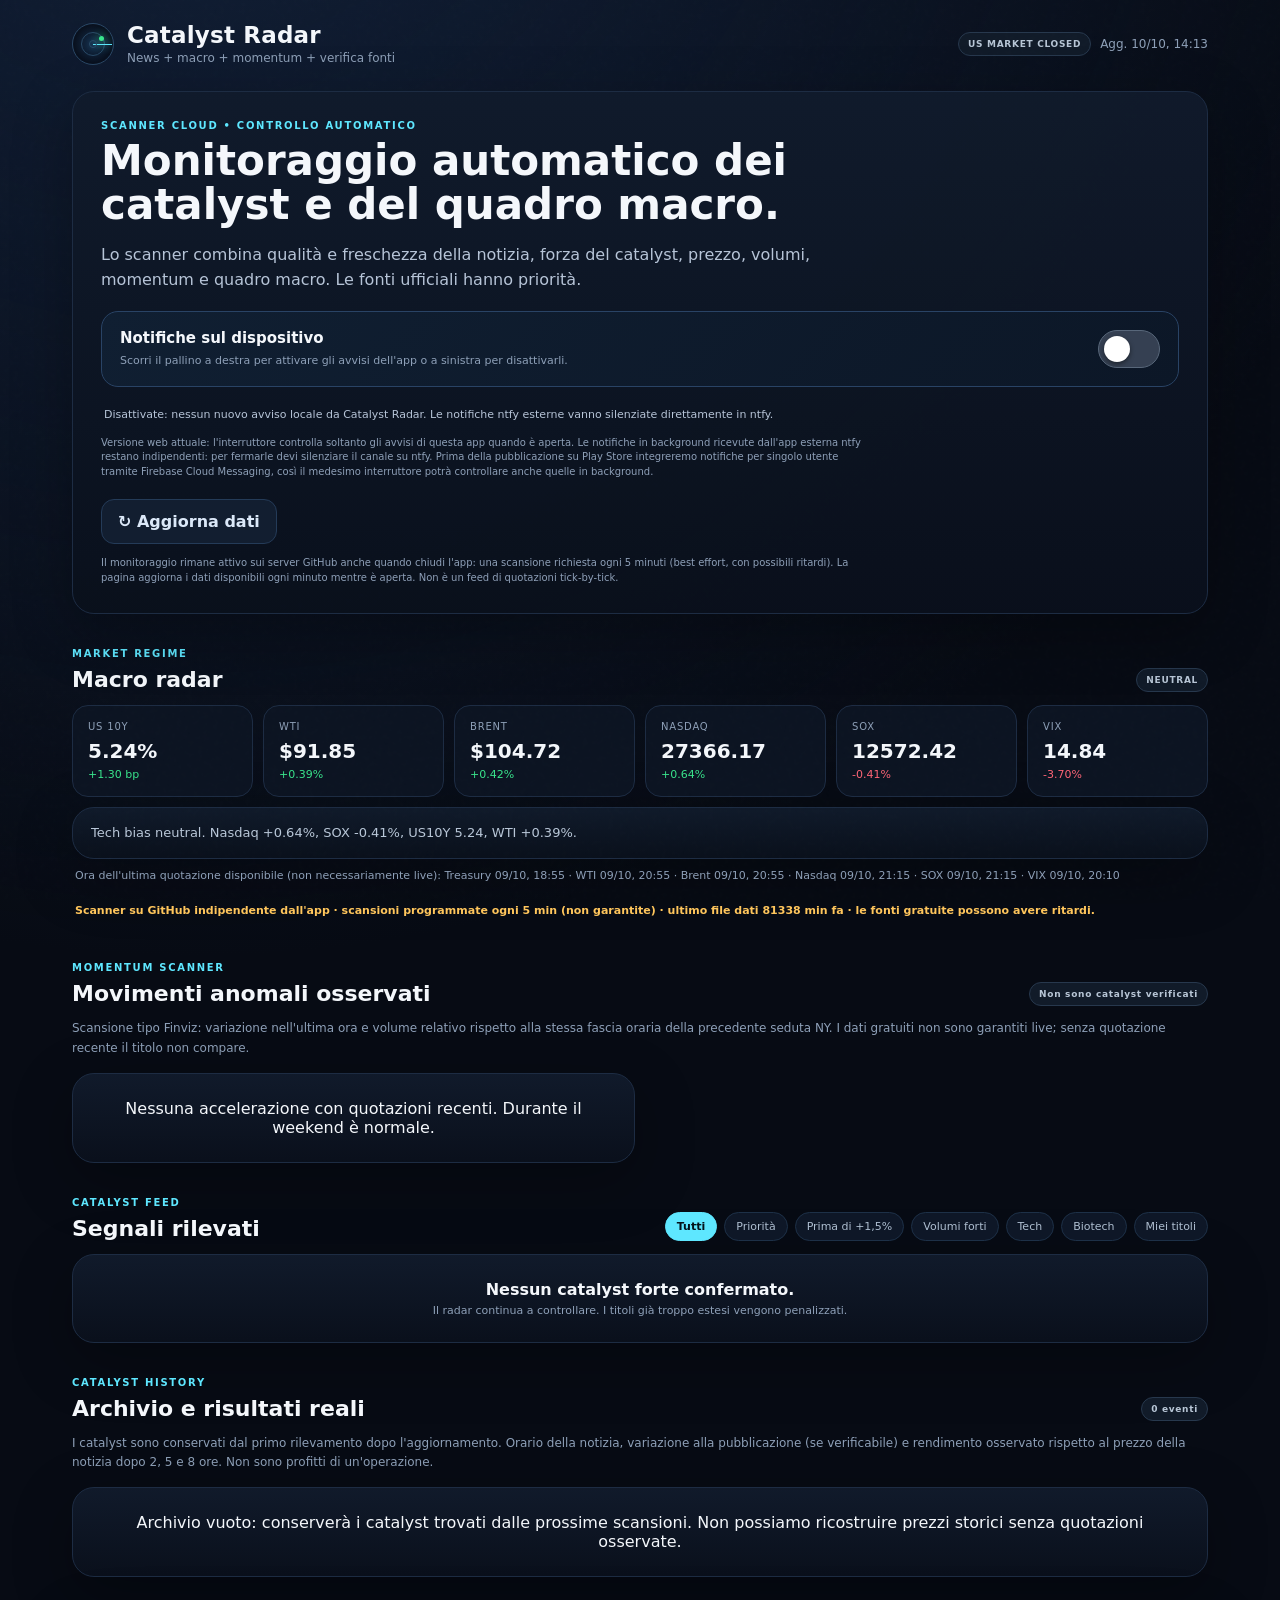
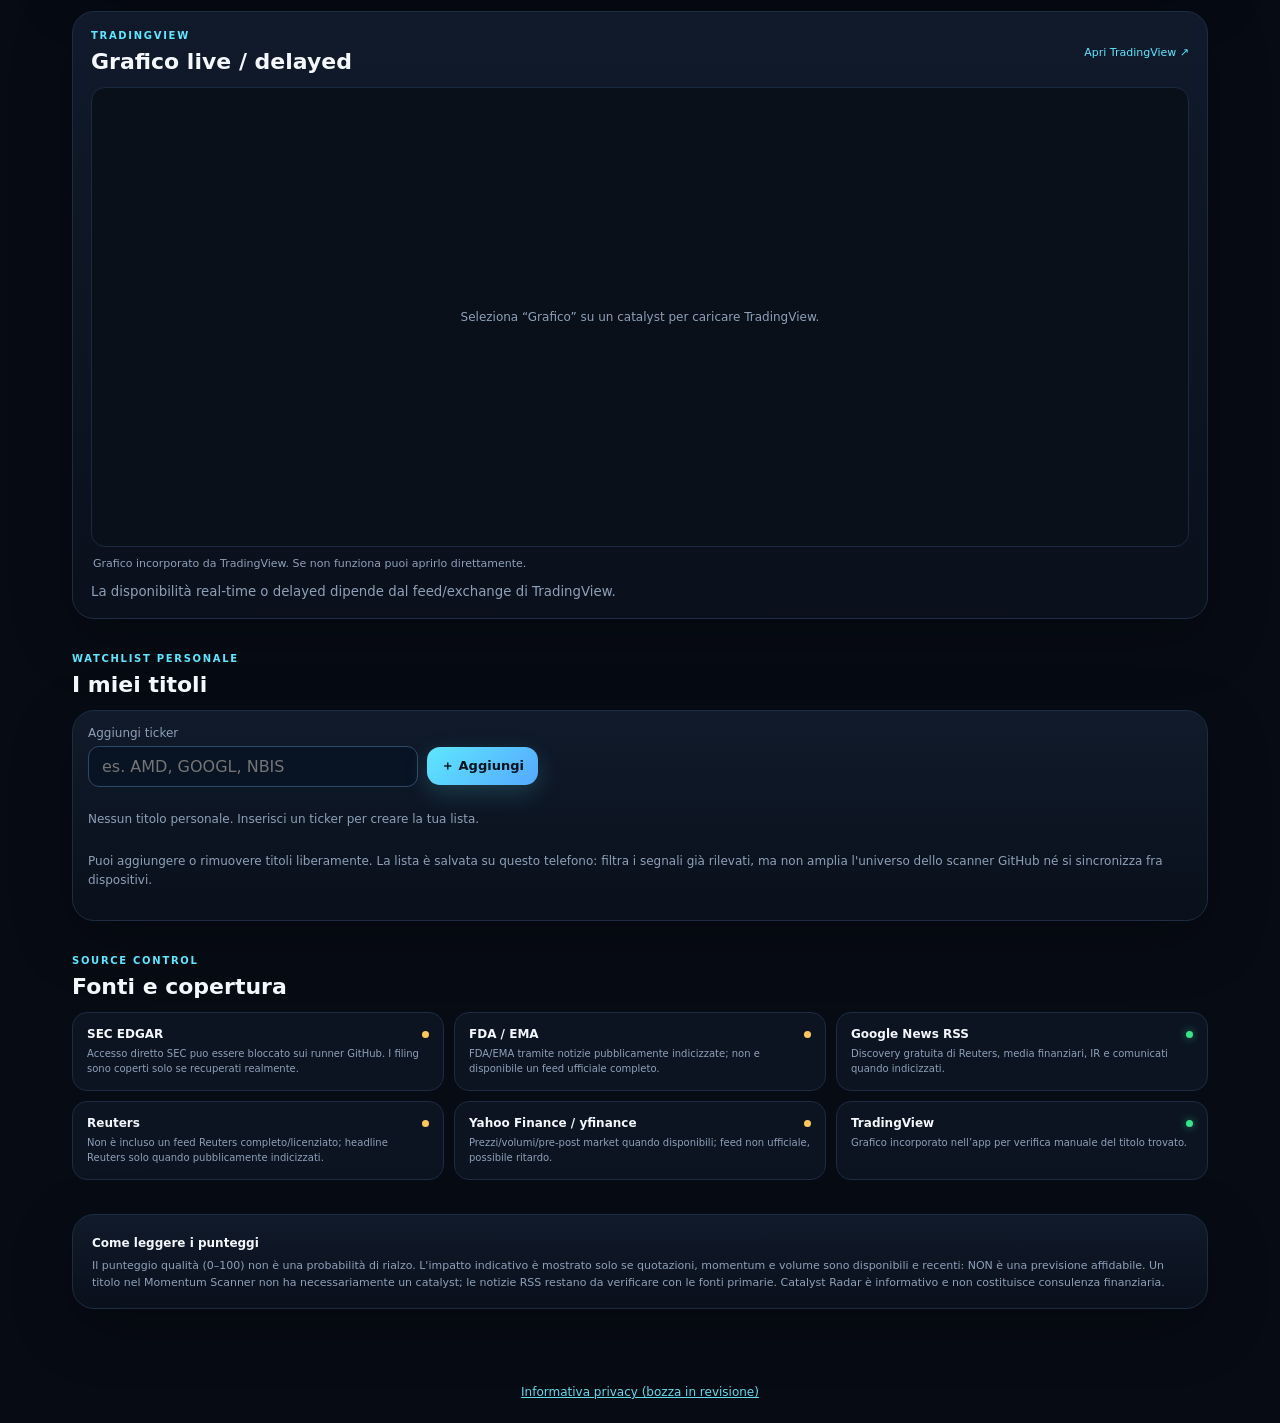
==== commit 84083c9a: "Link privacy policy draft from Android-hosted and web dashboards" ====
--- a/index.html
+++ b/index.html
@@ -142,6 +142,7 @@
     </section>
   </main>
 
+  <div style="text-align:center;padding:12px 24px 24px;font-size:12px"><a href="./privacy.html" style="color:#63dbec">Informativa privacy (bozza in revisione)</a></div>
   <div id="toast" class="toast"></div>
   <script src="./app.js"></script>
 </body>
--- a/styles.css
+++ b/styles.css
@@ -60,3 +60,35 @@
 .control-actions button:disabled{opacity:.52;cursor:not-allowed;box-shadow:none}
 #remoteControlStatus{margin-top:10px;padding:9px 10px;border:1px solid var(--line);border-radius:11px;background:#0a1626}
 @media(max-width:650px){.control-actions{display:grid;grid-template-columns:1fr;gap:8px}.control-actions button{width:100%}}
+
+/* Play Store-ready direction: each phone owns its notification choice.
+   Browser variant currently supports foreground alerts only. */
+.hero{grid-template-columns:minmax(0,1fr)}
+.hero:after{display:none}
+.notification-preference{
+ display:flex;align-items:center;justify-content:space-between;gap:16px;
+ padding:17px 18px;margin-top:18px;
+ background:linear-gradient(135deg,#101f32,#0c1727);
+ border:1px solid #294365;border-radius:17px;
+}
+.notification-preference-copy{display:flex;flex-direction:column;gap:6px;min-width:0}
+.notification-preference-copy strong{font-size:15px}
+.notification-preference-copy small{font-size:11px;line-height:1.5;color:var(--muted)}
+.notification-switch{width:62px;height:38px;flex:0 0 62px;position:relative;cursor:pointer}
+.notification-switch input{
+ position:absolute;inset:0;opacity:0;width:100%;height:100%;margin:0;cursor:pointer;z-index:2
+}
+.notification-switch-track{
+ display:block;height:38px;width:62px;background:#354052;border:1px solid #58677a;
+ border-radius:999px;position:relative;transition:background .2s ease,border-color .2s ease
+}
+.notification-switch-thumb{
+ position:absolute;left:5px;top:5px;width:26px;height:26px;border-radius:50%;
+ background:#fff;box-shadow:0 2px 5px #0007;transition:transform .2s ease
+}
+.notification-switch input:checked+.notification-switch-track{background:#179d66;border-color:#37cc94}
+.notification-switch input:checked+.notification-switch-track .notification-switch-thumb{transform:translateX(24px)}
+.notification-switch input:focus-visible+.notification-switch-track{outline:3px solid var(--cyan);outline-offset:3px}
+.notification-switch input:disabled+.notification-switch-track{opacity:.4;cursor:not-allowed}
+#deviceNotificationStatus{padding:9px 3px 0;line-height:1.5}
+@media(max-width:650px){.notification-preference{padding:14px;gap:12px}.hero{grid-template-columns:1fr}}
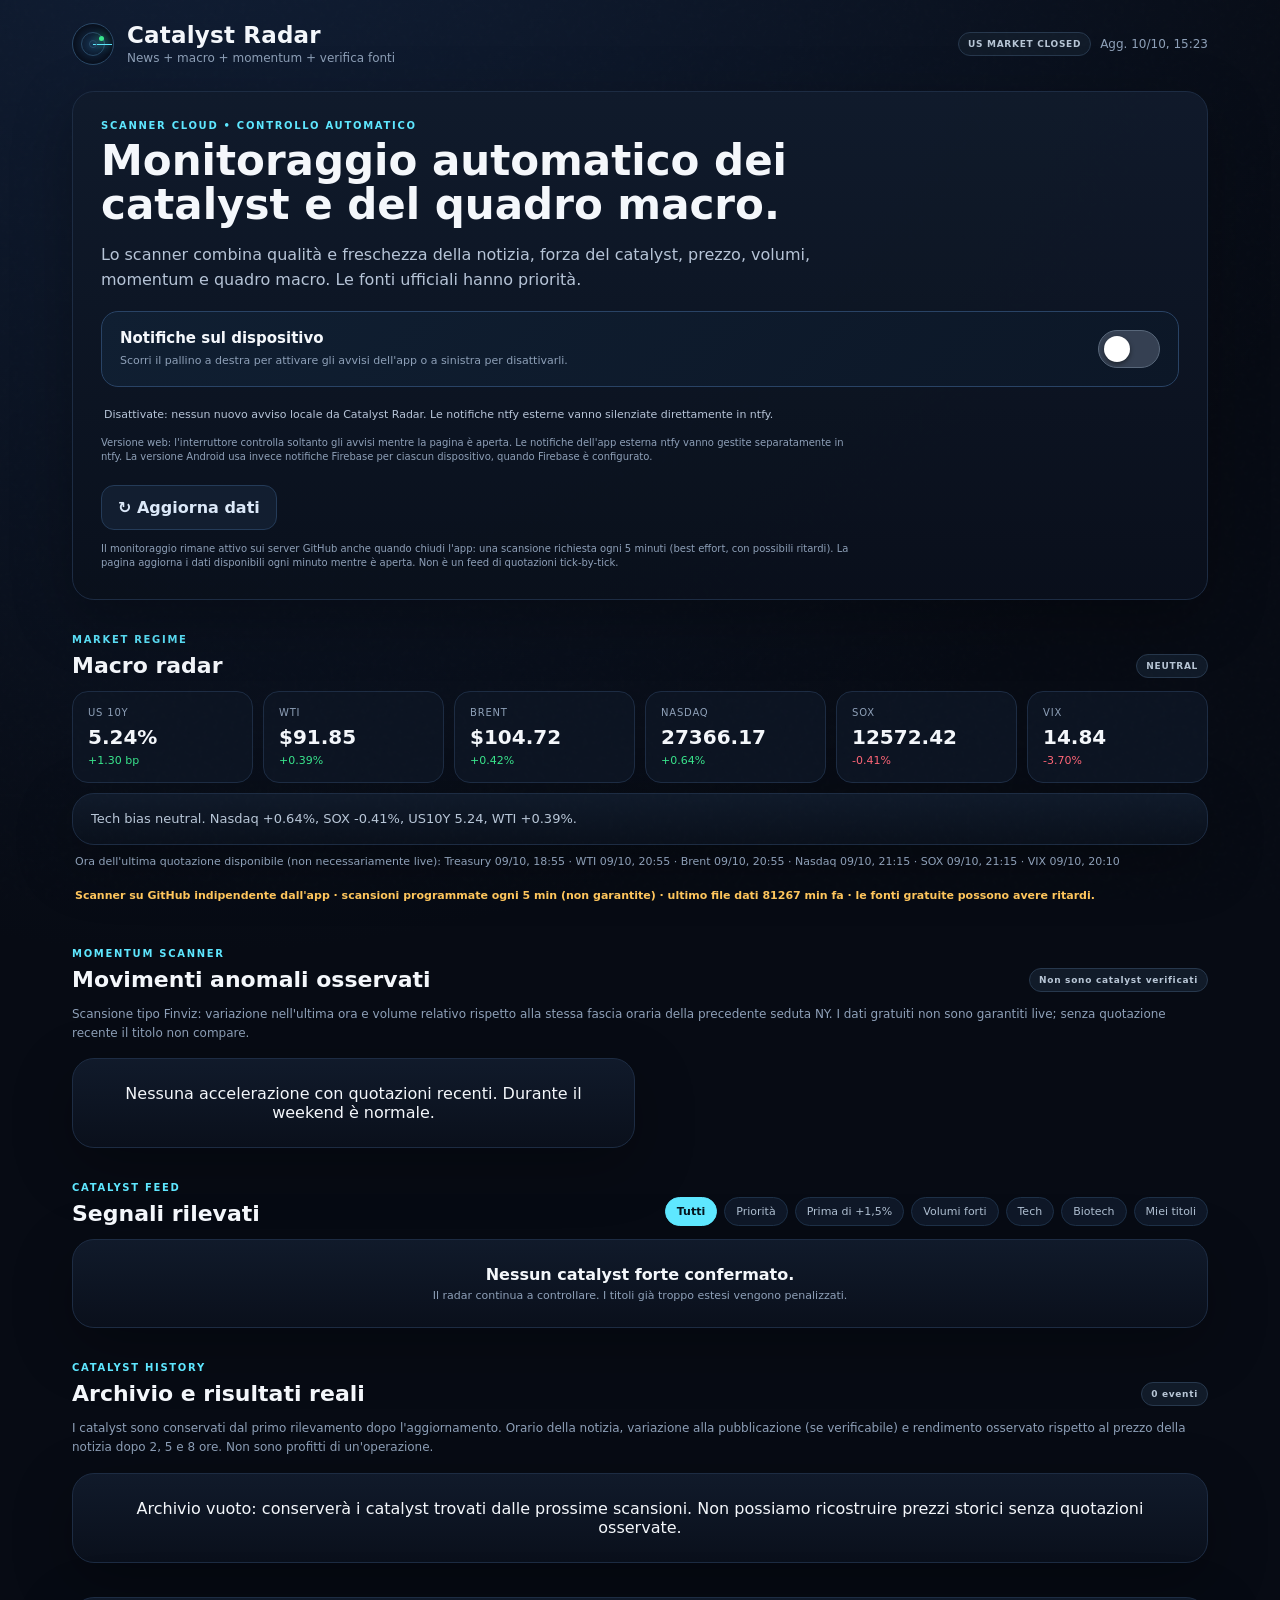
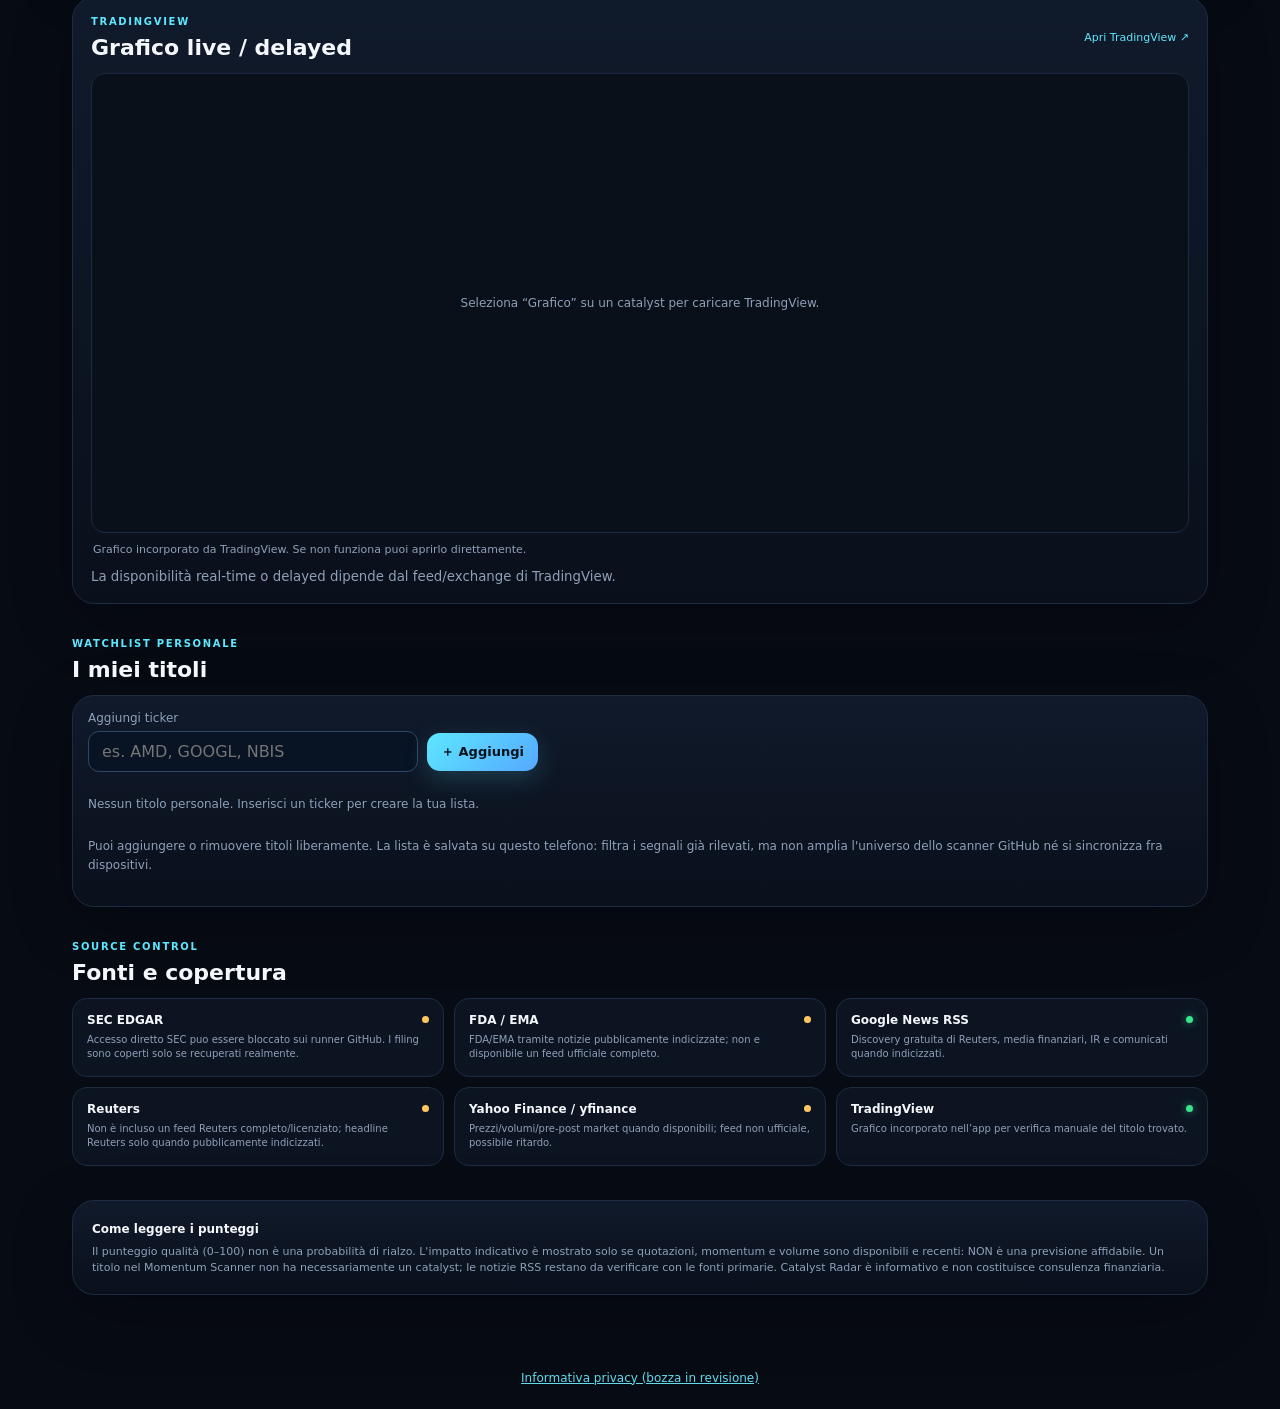
==== commit e22026e0: "Label notification instructions by actual web versus native Android platform" ====
--- a/index.html
+++ b/index.html
@@ -44,7 +44,7 @@
           </label>
         </div>
         <p id="deviceNotificationStatus" class="data-timestamps" aria-live="polite">Controllo preferenza notifiche…</p>
-        <small class="hero-note">Versione web attuale: l'interruttore controlla soltanto gli avvisi di questa app quando è aperta. Le notifiche in background ricevute dall'app esterna ntfy restano indipendenti: per fermarle devi silenziare il canale su ntfy. Prima della pubblicazione su Play Store integreremo notifiche per singolo utente tramite Firebase Cloud Messaging, così il medesimo interruttore potrà controllare anche quelle in background.</small>
+        <small id="notificationPlatformInfo" class="hero-note">Versione web: l'interruttore controlla soltanto gli avvisi mentre la pagina è aperta. Le notifiche dell'app esterna ntfy vanno gestite separatamente in ntfy. La versione Android usa invece notifiche Firebase per ciascun dispositivo, quando Firebase è configurato.</small>
         <div class="actions">
           <button id="refreshBtn" class="secondary">↻ Aggiorna dati</button>
           <button id="installBtn" class="secondary hidden">＋ Installa app</button>
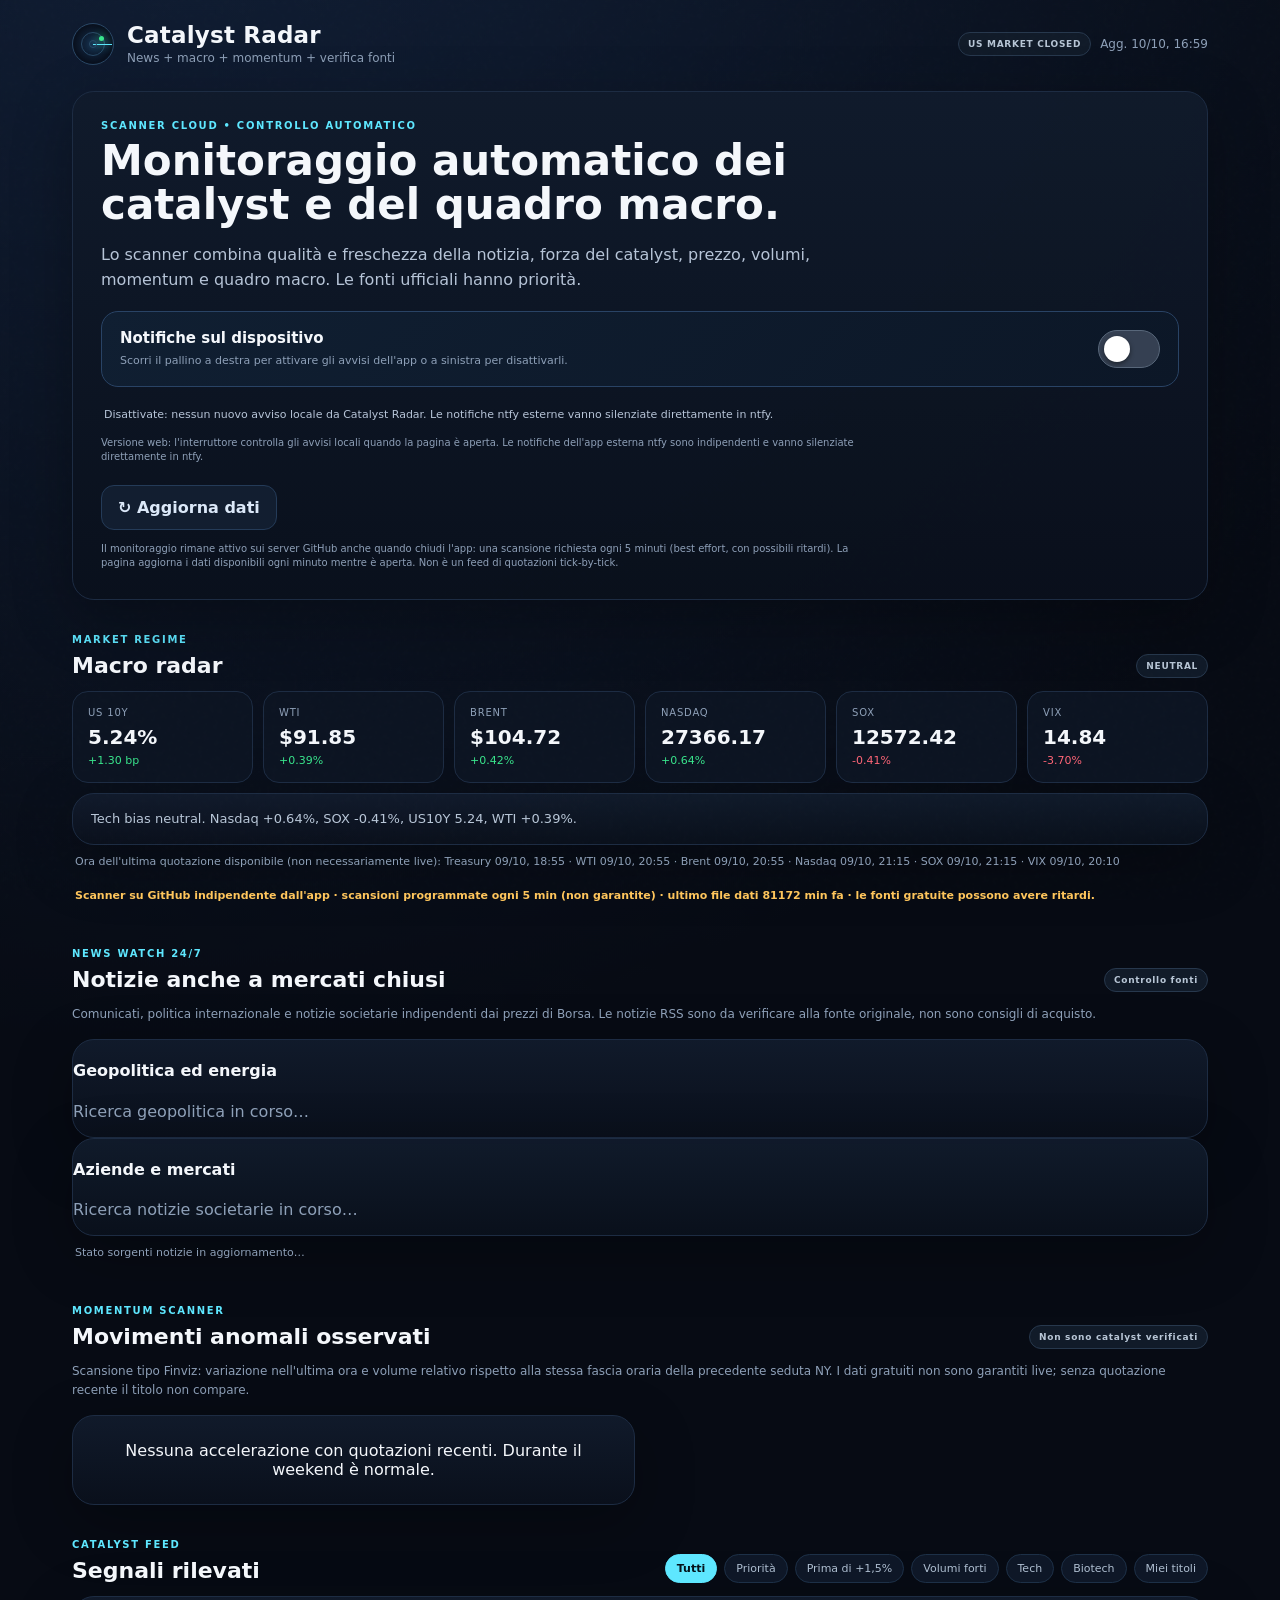
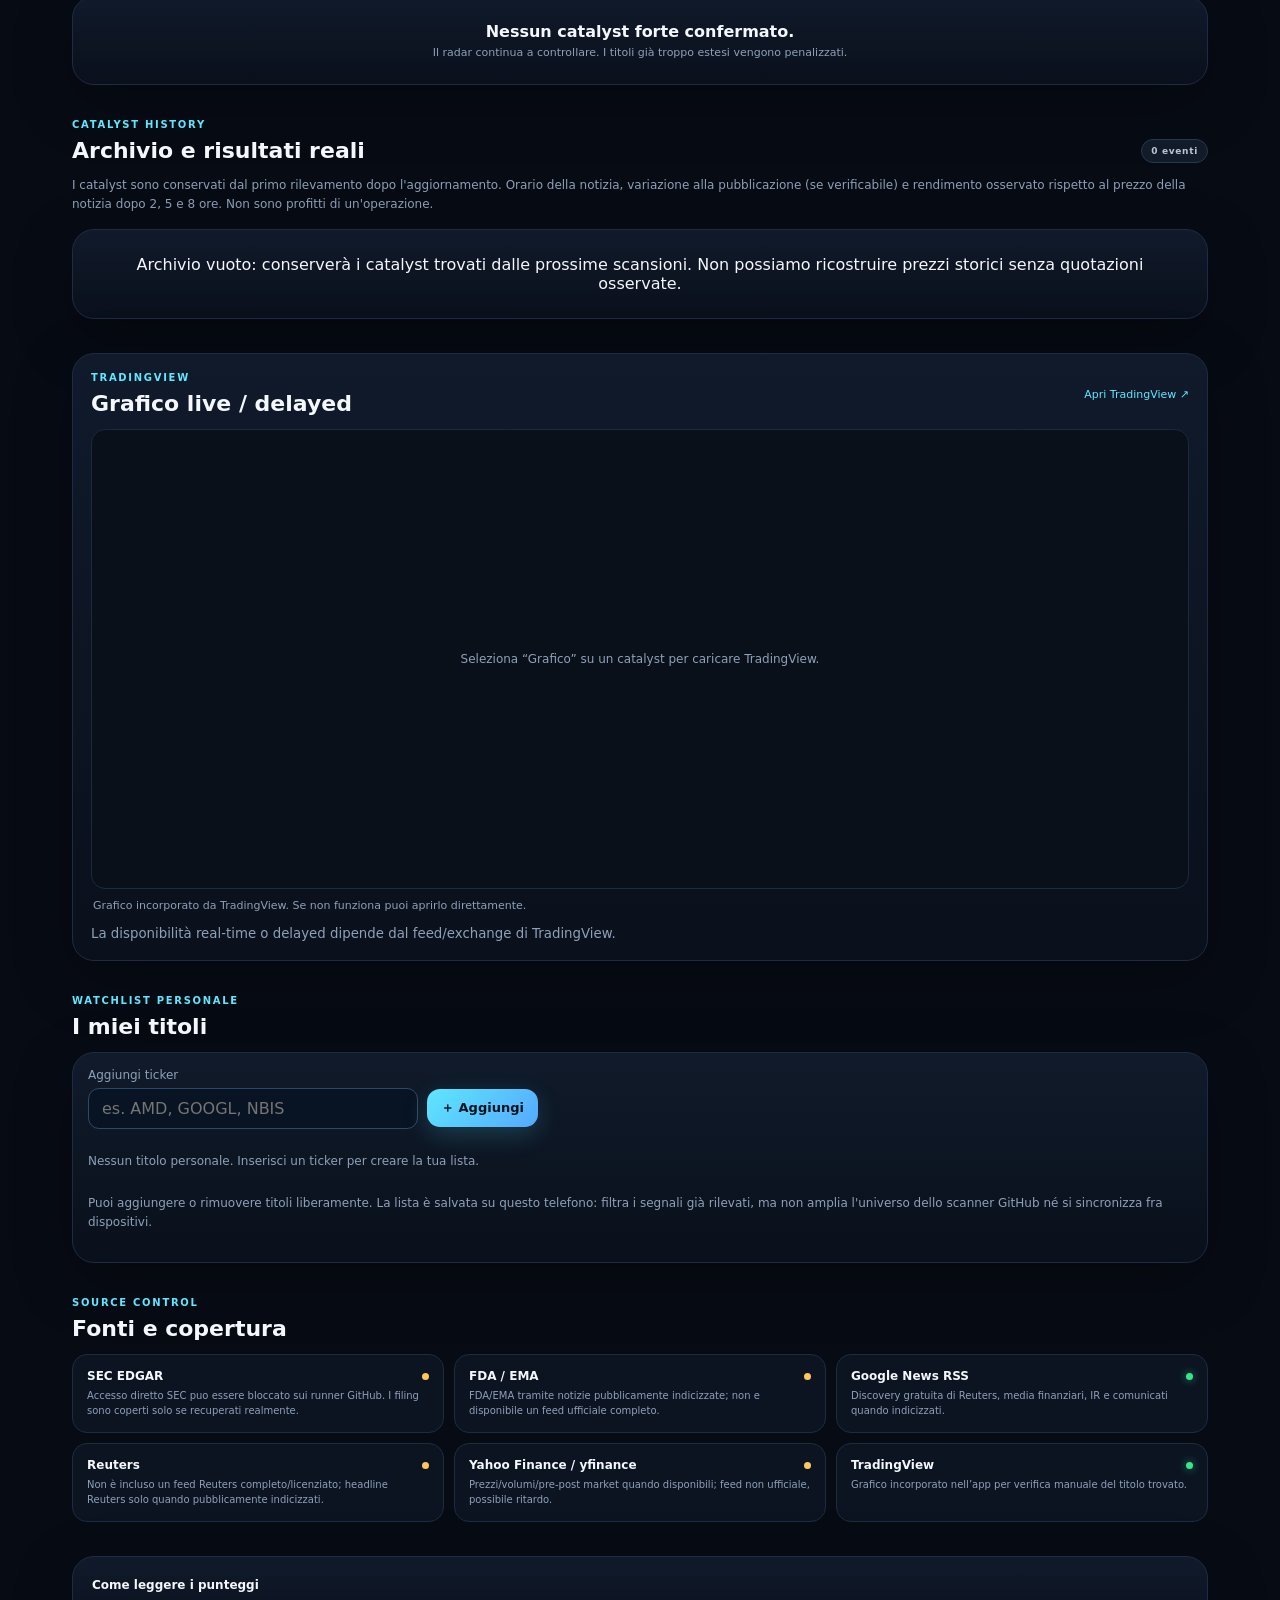
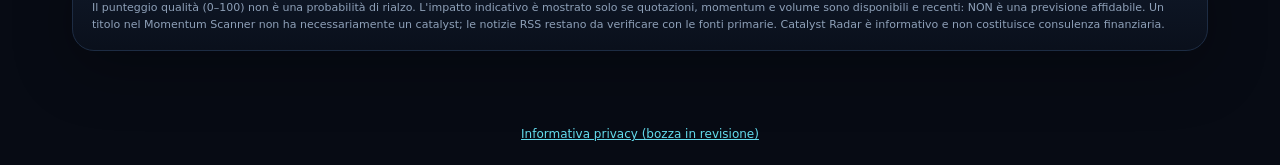
==== commit 18fce25b: "Add transparent off-hours geopolitical and corporate news feed with source health status" ====
--- a/index.html
+++ b/index.html
@@ -62,6 +62,25 @@
       <div id="macroSummary" class="macro-summary panel">Caricamento quadro macro…</div>
       <div id="macroQuoteTimes" class="data-timestamps">Ultime quotazioni disponibili: verifica in corso…</div>
       <div id="backendStatus" class="data-timestamps">Ultima scansione cloud: in attesa…</div>
+    </section>
+
+    <section id="newsWatchSection">
+      <div class="section-head">
+        <div><div class="eyebrow">NEWS WATCH 24/7</div><h3>Notizie anche a mercati chiusi</h3></div>
+        <span id="newsWatchStatus" class="badge neutral">Controllo fonti</span>
+      </div>
+      <p class="section-description">Comunicati, politica internazionale e notizie societarie indipendenti dai prezzi di Borsa. Le notizie RSS sono da verificare alla fonte originale, non sono consigli di acquisto.</p>
+      <div class="news-watch-columns">
+        <div class="panel news-watch-panel">
+          <h4>Geopolitica ed energia</h4>
+          <div id="geopoliticsNews" class="news-watch-list"><p class="muted">Ricerca geopolitica in corso…</p></div>
+        </div>
+        <div class="panel news-watch-panel">
+          <h4>Aziende e mercati</h4>
+          <div id="corporateNews" class="news-watch-list"><p class="muted">Ricerca notizie societarie in corso…</p></div>
+        </div>
+      </div>
+      <div id="newsSourceHealth" class="data-timestamps" role="status" aria-live="polite">Stato sorgenti notizie in aggiornamento…</div>
     </section>
 
     <section id="moversSection">
